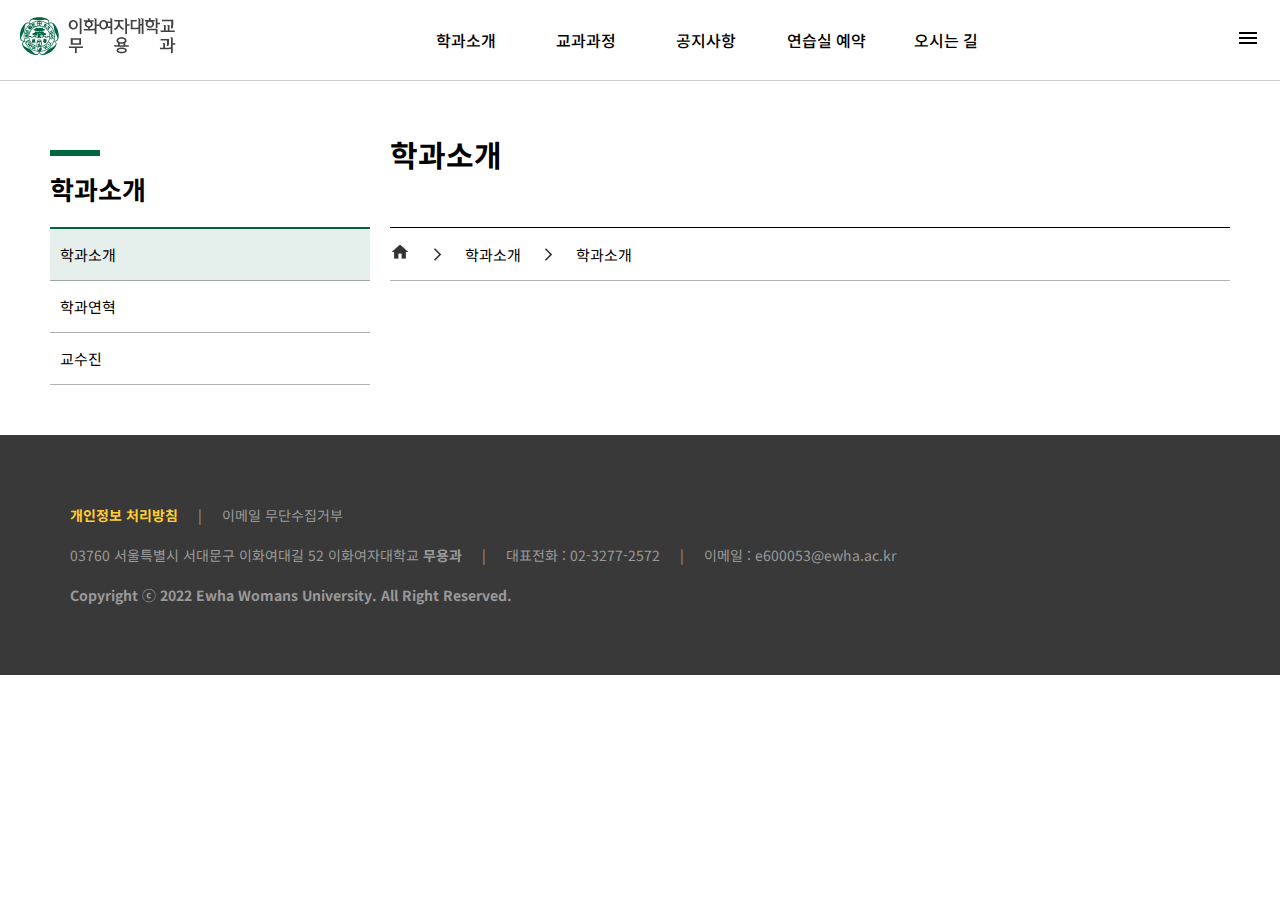
==== pages/sub1-1.html @ 5f3eaea0 "Add files via upload" ====
<!DOCTYPE html>
<html lang="ko">
  <head>
    <meta charset="UTF-8" />
    <meta http-equiv="X-UA-Compatible" content="IE=edge" />
    <meta name="viewport" content="width=device-width, initial-scale=1.0" />
    <title>이화여자대학교 무용과</title>

    <!-- css style -->
    <link
      rel="stylesheet"
      href="../css/sub.css"
      media="screen and (min-width: 768px)"
    />
    <link
      rel="stylesheet"
      href="../css/sub-mobile.css"
      media="screen and (max-width: 767px)"
    />
  </head>
  <body id="sub1-1">
    <!-- header -->
    <header id="main-header">
      <div class="container">
        <h1>
          <a href="../index.html">
            <img src="../images/logo.png" alt="이화여대 무용과" />
          </a>
        </h1>
        <nav id="gnb">
          <ul class="depth1">
            <li>
              <a href="./sub1-1.html">학과소개</a>
              <ul class="depth2">
                <li><a href="./sub1-1.html">학과소개</a></li>
                <li><a href="./sub1-2.html">학과연혁</a></li>
                <li><a href="./sub1-3.html">교수진</a></li>
              </ul>
            </li>
            <li>
              <a href="./sub2-1.html">교과과정</a>
              <ul class="depth2">
                <li><a href="./sub2-1.html">교과과정</a></li>
                <li><a href="./sub2-2.html">전공안내</a></li>
              </ul>
            </li>
            <li>
              <a href="./sub3-1.html">공지사항</a>
              <ul class="depth2">
                <li><a href="./sub3-1.html">공지사항</a></li>
                <li><a href="./sub3-2.html">학과행사</a></li>
                <li><a href="./sub3-3.html">외부행사</a></li>
              </ul>
            </li>
            <li>
              <a href="./sub4-1.html">연습실 예약</a>
              <ul class="depth2">
                <li><a href="./sub4-1.html">연습실 예약</a></li>
              </ul>
            </li>
            <li>
              <a href="./sub5-1.html">오시는 길</a>
              <ul class="depth2">
                <li><a href="./sub5-1.html">오시는 길</a></li>
              </ul>
            </li>
          </ul>
        </nav>
        <!-- 토글버튼 -->
        <div class="btn-toggle">
          <img src="../images/toggle-site-map.svg" alt="toggle sitemap" />
        </div>
      </div>
      <!-- // header .container -->
    </header>
    <!-- wrap -->
    <div class="wrap">
      <!-- lnb -->
      <div class="lnb">
        <h3><a href="./sub1-1.html">학과소개</a></h3>
        <ul class="lnb-list">
          <li class="active"><a href="./sub1-1.html">학과소개</a></li>
          <li><a href="./sub1-2.html">학과연혁</a></li>
          <li><a href="./sub1-3.html">교수진</a></li>
        </ul>
      </div>
      <!-- // lnb -->
      <main>
        <div class="sub-title">
          <h1>학과소개</h1>
        </div>
        <div class="sub-path">
          <a href="../index.html"
            ><img src="../images/icon-home.png" alt="home"
          /></a>
          <img src="../images/icon-arrow.svg" alt="arrow" />
          <p>학과소개</p>
          <img src="../images/icon-arrow.svg" alt="arrow" />
          <p>학과소개</p>
        </div>
        <section class="section1"></section>
      </main>
    </div>
    <!-- // .wrap -->

    <!-- footer -->
    <footer id="main-footer">
      <div class="container">
        <div class="footer-menu">
          <a class="ft-str" href="#">개인정보 처리방침</a><span>|</span
          ><a href="#">이메일 무단수집거부</a>
        </div>
        <div class="address">
          <p>
            03760 서울특별시 서대문구 이화여대길 52 이화여자대학교
            <span class="ft-bold">무용과</span>
          </p>
          |
          <p>대표전화 : 02-3277-2572</p>
          |
          <p>이메일 : e600053@ewha.ac.kr</p>
        </div>
        <p class="copy">
          Copyright ⓒ 2022 Ewha Womans University. All Right Reserved.
        </p>
      </div>
      <!-- // footer .container-->
    </footer>
  </body>
</html>
---- css/sub.css ----
@import "./reset.css";

/* 웹폰트 (Noto Sans KR / Crimson Text) */
@import url("https://fonts.googleapis.com/css2?family=Crimson+Text:wght@400;600;700&family=Noto+Sans+KR:wght@400;500;700&display=swap");

/* font-family: 'Nanum Myeongjo', serif; */
@import url("https://fonts.googleapis.com/css2?family=Nanum+Myeongjo:wght@400;700;800&display=swap");

/* 기본 css style */
:root {
  --main-color: #006640;
  --text-light: #666;
}

body {
  font-family: "Noto Sans KR", sans-serif;
  font-size: 15px;
}

h1 {
  font-size: 30px;
  font-weight: 700;
}

h1.crimson {
  font-family: "Crimson Text", serif;
  font-size: 35px;
  font-weight: 600;
}

h2 {
  font-size: 30px;
  font-weight: 500;
}

h3 {
  font-size: 26px;
  font-weight: 700;
}

h4 {
  font-size: 24px;
  font-weight: 700;
}

a {
  color: #000;
}

.ft-bold {
  font-weight: 700;
}

.color-white {
  color: #fff;
}

.container {
  max-width: 1440px;
  margin: 0 auto;
  position: relative;
}

/* ##### header ##### */

#main-header {
  height: 80px;
}

#main-header .container {
  display: flex;
  padding: 0 20px;
  justify-content: space-between;
  align-items: center;
  /* outline: 1px solid blue; */
  border-bottom: 0.5px solid #ccc;
}

#gnb {
  z-index: 100;
  /* outline: 1px solid red; */
}

/* 1단계 메뉴 */
#gnb .depth1 {
  display: flex;
  height: 80px;
}
#gnb .depth1 > li {
  width: 100px;
  height: 100%;
  display: inline-block;
  margin: 0 10px;
  text-align: center;
  position: relative;
}
#gnb .depth1 > li > a {
  line-height: 80px;
  font-size: 16px;
  font-weight: 500;
  display: block;
}

/* 2단계 메뉴 */

#gnb .depth2 {
  background: #fff;
  border: 0.1px solid #ccc;
  margin-top: 1px;
  padding: 10px;
  height: 0;
  overflow: hidden;
  opacity: 0;
}

#gnb .depth2 > li {
  margin-bottom: 10px;
}
#gnb .depth2 > li:last-child {
  margin-bottom: 0;
}

#gnb .depth2 a {
  color: var(--text-light);
}

/* 호버효과 */

#gnb .depth1 > li:hover > a {
  color: var(--main-color);
  font-weight: 700;
}
#gnb .depth1 > li::after {
  content: "";
  width: 0px;
  height: 2px;
  background: var(--main-color);
  position: absolute;
  left: 0;
  top: 79px;
  transition: 0.5s;
}
#gnb .depth1 > li:hover::after {
  width: 100px;
}

#gnb .depth1 > li:hover .depth2 {
  height: auto;
  opacity: 1;
  transition: 0.4s;
}

#gnb .depth2 > li:hover > a {
  text-decoration: underline;
}

/* ::::::::::::::: 서브 공통 스타일 ::::::::::::::: */
.wrap {
  max-width: 1440px;
  margin: 0 auto;
  padding: 0 50px;
  position: relative;
  display: flex;
}

/* ##### lnb ##### */
.lnb {
  width: 340px;
  /* position: fixed; */
  padding-top: 70px;
  padding-right: 20px;
}

.lnb h3 {
  position: relative;
  padding: 20px 0;
  border-bottom: 2px solid var(--main-color);
}

.lnb h3::before {
  content: "";
  width: 50px;
  height: 6px;
  background: var(--main-color);
  position: absolute;
  top: 0;
  left: 0;
}

.lnb .lnb-list li {
  padding: 15px 10px;
  border-bottom: 0.5px solid rgba(0, 0, 0, 0.3);
}

.lnb .lnb-list li.active {
  background: rgba(0, 102, 64, 0.1);
}

/* ##### main ##### */
main {
  width: calc(100% - 340px);
}

.sub-title {
  padding: 52px 0 51px;
  border-bottom: 0.5px solid #000;
}

.sub-path {
  height: 53px;
  /* padding-left: 10px; */
  border-bottom: 0.5px solid rgba(0, 0, 0, 0.3);
  display: flex;
  align-items: center;
  gap: 20px;
}



/* ::::::::::::::: 서브 개별 스타일 ::::::::::::::: */


/* 2-1 서브 스타일 */
#sub2-1 .wrap main .section1{
  display: flex;
  /* outline: 1px solid red; */
}

.wrap main .section1 img{
  margin-right: 20px;
}

.wrap main .section1 .crimson{
  align-items: flex-start;
}
.wrap main .section1 .crimson .main-color{
 color:var(--main-color);
}


/*  */
/* ##### footer ##### */

#main-footer {
  margin-top: 50px;
}

#main-footer .container {
  background: #393939;
  padding: 70px;
  color: #999;
  font-size: 14px;
}

#main-footer .footer-menu {
  margin-bottom: 20px;
  display: flex;
  gap: 20px;
}

#main-footer .footer-menu a {
  color: #999;
}

#main-footer .footer-menu a.ft-str {
  font-weight: 700;
  color: #ffcc33;
}

#main-footer .address {
  display: flex;
  gap: 20px;
  margin-bottom: 20px;
}

#main-footer .copy {
  font-weight: 700;
}
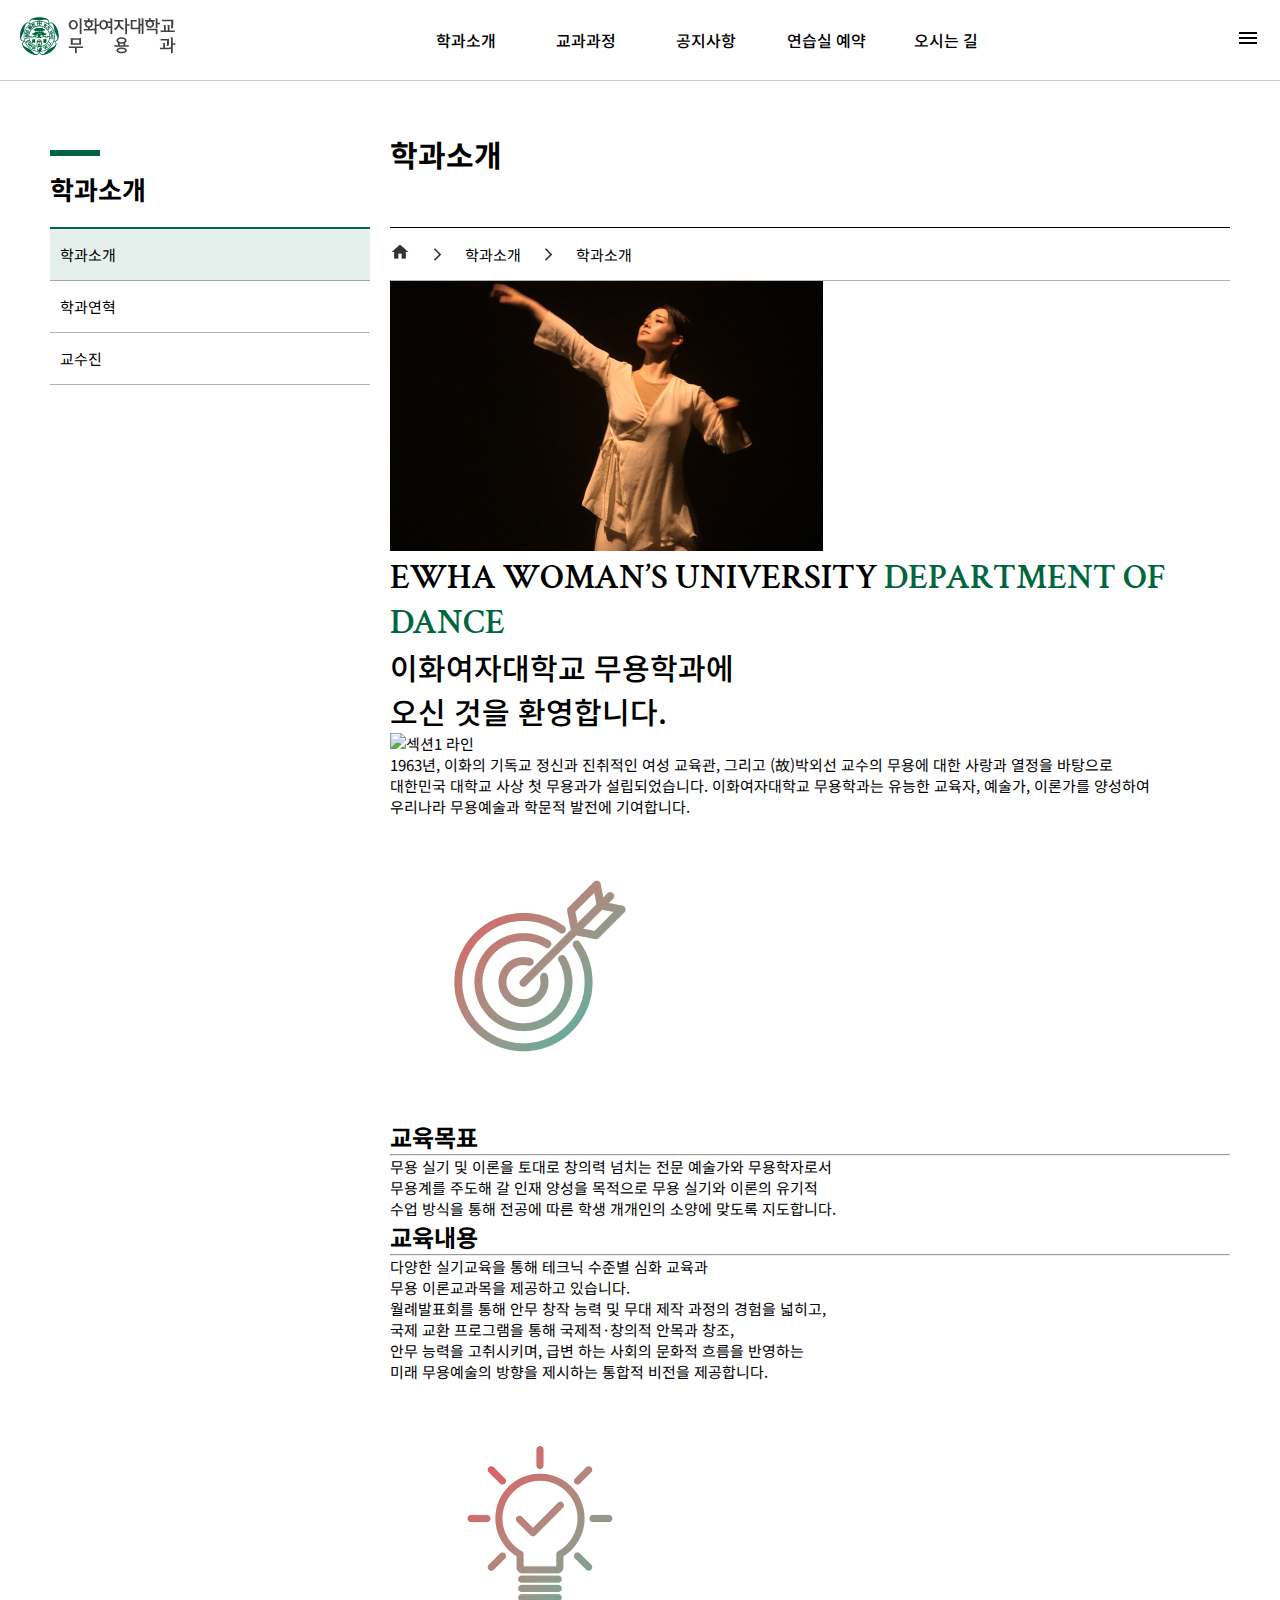
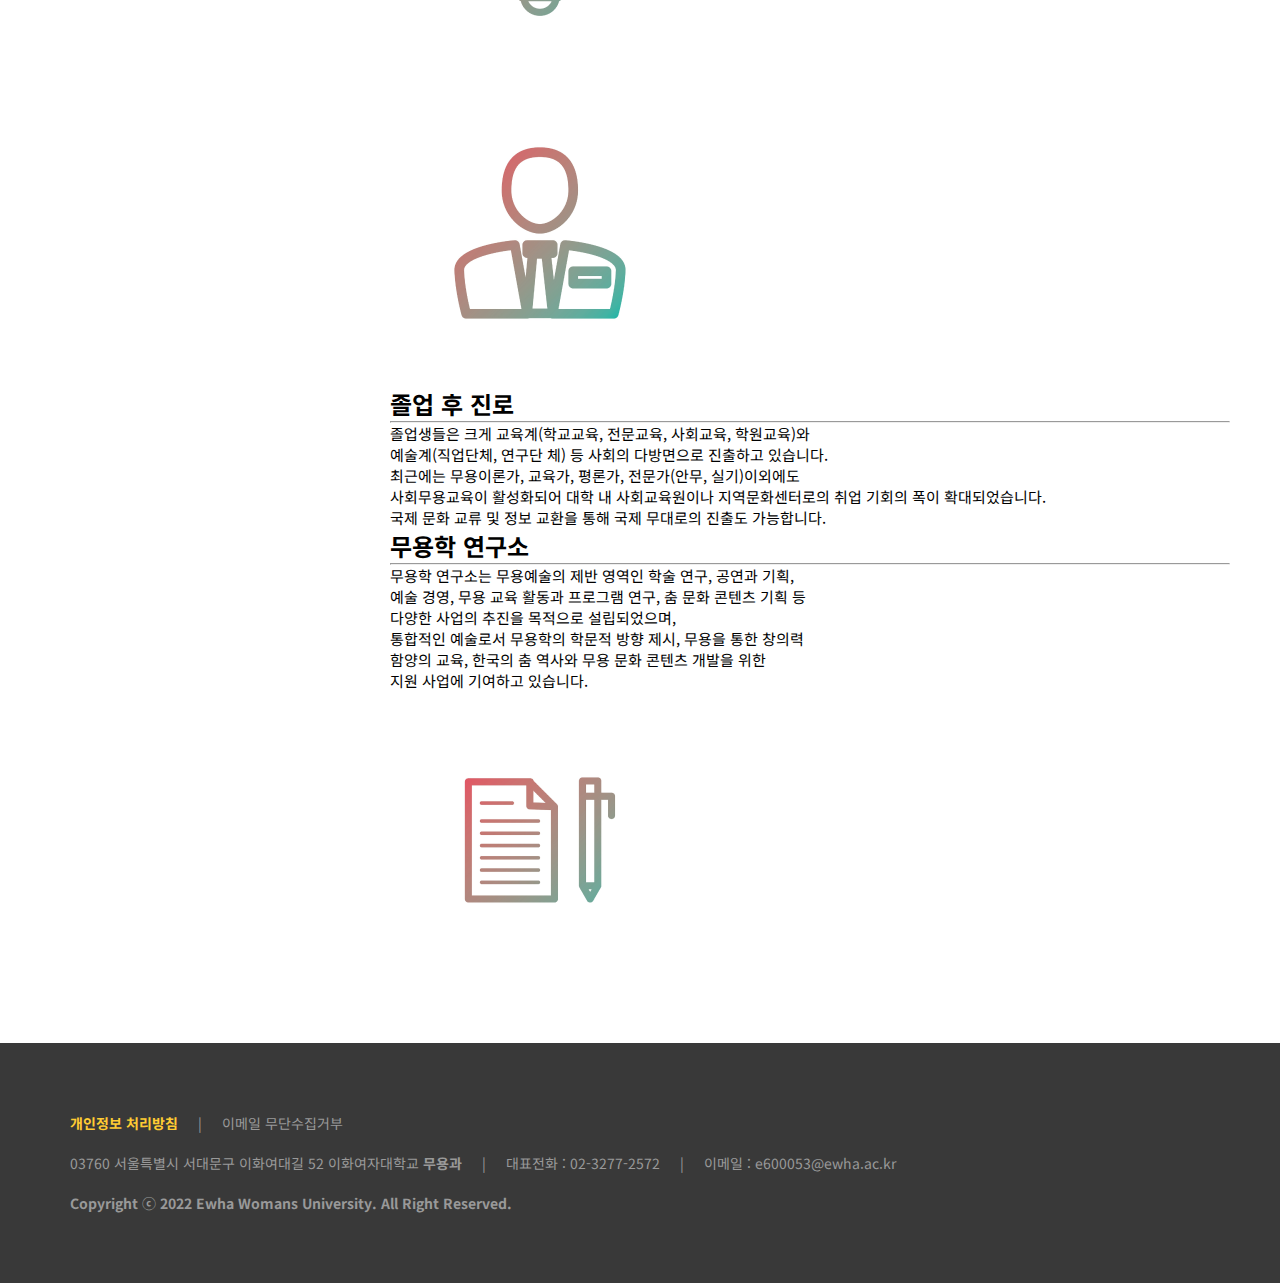
==== commit 169de5b2: "sub 2,4,5 수정" ====
--- a/pages/sub1-1.html
+++ b/pages/sub1-1.html
@@ -85,6 +85,7 @@
         </ul>
       </div>
       <!-- // lnb -->
+      <!-- main -->
       <main>
         <div class="sub-title">
           <h1>학과소개</h1>
@@ -98,7 +99,113 @@
           <img src="../images/icon-arrow.svg" alt="arrow" />
           <p>학과소개</p>
         </div>
-        <section class="section1"></section>
+
+        <!-- section1 -->
+        <section class="section1">
+          <div class="section1-title">
+            <div class="sub-main-visual">
+              <img
+                src="../images/sub-1-1-main-visual.jpg"
+                alt="sub1-1 visual"
+              />
+            </div>
+            <div class="textbox">
+              <h1 class="crimson">
+                EWHA WOMAN’S UNIVERSITY
+                <span class="main-color"> DEPARTMENT OF DANCE </span>
+              </h1>
+              <h2>
+                이화여자대학교 무용학과에
+                <br />
+                오신 것을 환영합니다.
+              </h2>
+              <img
+                src="../images/sub-section1-line.png"
+                alt="섹션1 라인"
+                class="line"
+              />
+            </div>
+          </div>
+          <p>
+            1963년, 이화의 기독교 정신과 진취적인 여성 교육관, 그리고 (故)박외선
+            교수의 무용에 대한 사랑과 열정을 바탕으로 <br />
+            대한민국 대학교 사상 첫 무용과가 설립되었습니다. 이화여자대학교
+            무용학과는 유능한 교육자, 예술가, 이론가를 양성하여 <br />
+            우리나라 무용예술과 학문적 발전에 기여합니다.
+          </p>
+        </section>
+        <!-- // section1 -->
+
+        <!-- section2 -->
+        <section class="section2">
+          <div class="content left-55">
+            <img src="../images/sub-1-section-icon-1.png" alt="goal" />
+            <div class="text-box">
+              <h4>교육목표</h4>
+              <hr />
+              <p>
+                무용 실기 및 이론을 토대로 창의력 넘치는 전문 예술가와
+                무용학자로서 <br />무용계를 주도해 갈 인재 양성을 목적으로 무용
+                실기와 이론의 유기적 <br />수업 방식을 통해 전공에 따른 학생
+                개개인의 소양에 맞도록 지도합니다.
+              </p>
+            </div>
+          </div>
+          <div class="content left-170">
+            <div class="text-box">
+              <h4>교육내용</h4>
+              <hr />
+              <p>
+                다양한 실기교육을 통해 테크닉 수준별 심화 교육과 <br />무용
+                이론교과목을 제공하고 있습니다. <br />월례발표회를 통해 안무
+                창작 능력 및 무대 제작 과정의 경험을 넓히고, <br />국제 교환
+                프로그램을 통해 국제적·창의적 안목과 창조, <br />안무 능력을
+                고취시키며, 급변 하는 사회의 문화적 흐름을 반영하는 <br />미래
+                무용예술의 방향을 제시하는 통합적 비전을 제공합니다.
+              </p>
+            </div>
+            <img src="../images/sub-1-section-icon-2.png" alt="curriculum" />
+          </div>
+          <div class="content left-55">
+            <img src="../images/sub-1-section-icon-3.png" alt="career" />
+            <div class="text-box">
+              <h4>졸업 후 진로</h4>
+              <hr />
+              <p>
+                졸업생들은 크게 교육계(학교교육, 전문교육, 사회교육, 학원교육)와
+                <br />
+                예술계(직업단체, 연구단 체) 등 사회의 다방면으로 진출하고
+                있습니다. <br />
+                최근에는 무용이론가, 교육가, 평론가, 전문가(안무, 실기)이외에도
+                <br />
+                사회무용교육이 활성화되어 대학 내 사회교육원이나
+                지역문화센터로의 취업 기회의 폭이 확대되었습니다. <br />
+                국제 문화 교류 및 정보 교환을 통해 국제 무대로의 진출도
+                가능합니다.
+              </p>
+            </div>
+          </div>
+          <div class="content left-170">
+            <div class="text-box">
+              <h4>무용학 연구소</h4>
+              <hr />
+              <p>
+                무용학 연구소는 무용예술의 제반 영역인 학술 연구, 공연과 기획,
+                <br />
+                예술 경영, 무용 교육 활동과 프로그램 연구, 춤 문화 콘텐츠 기획
+                등 <br />
+                다양한 사업의 추진을 목적으로 설립되었으며, <br />
+                통합적인 예술로서 무용학의 학문적 방향 제시, 무용을 통한 창의력
+                <br />
+                함양의 교육, 한국의 춤 역사와 무용 문화 콘텐츠 개발을 위한
+                <br />
+                지원 사업에 기여하고 있습니다.
+              </p>
+            </div>
+            <img src="../images/sub-1-section-icon-4.png" alt="research" />
+          </div>
+        </section>
+        <!-- // section2 -->
       </main>
     </div>
     <!-- // .wrap -->
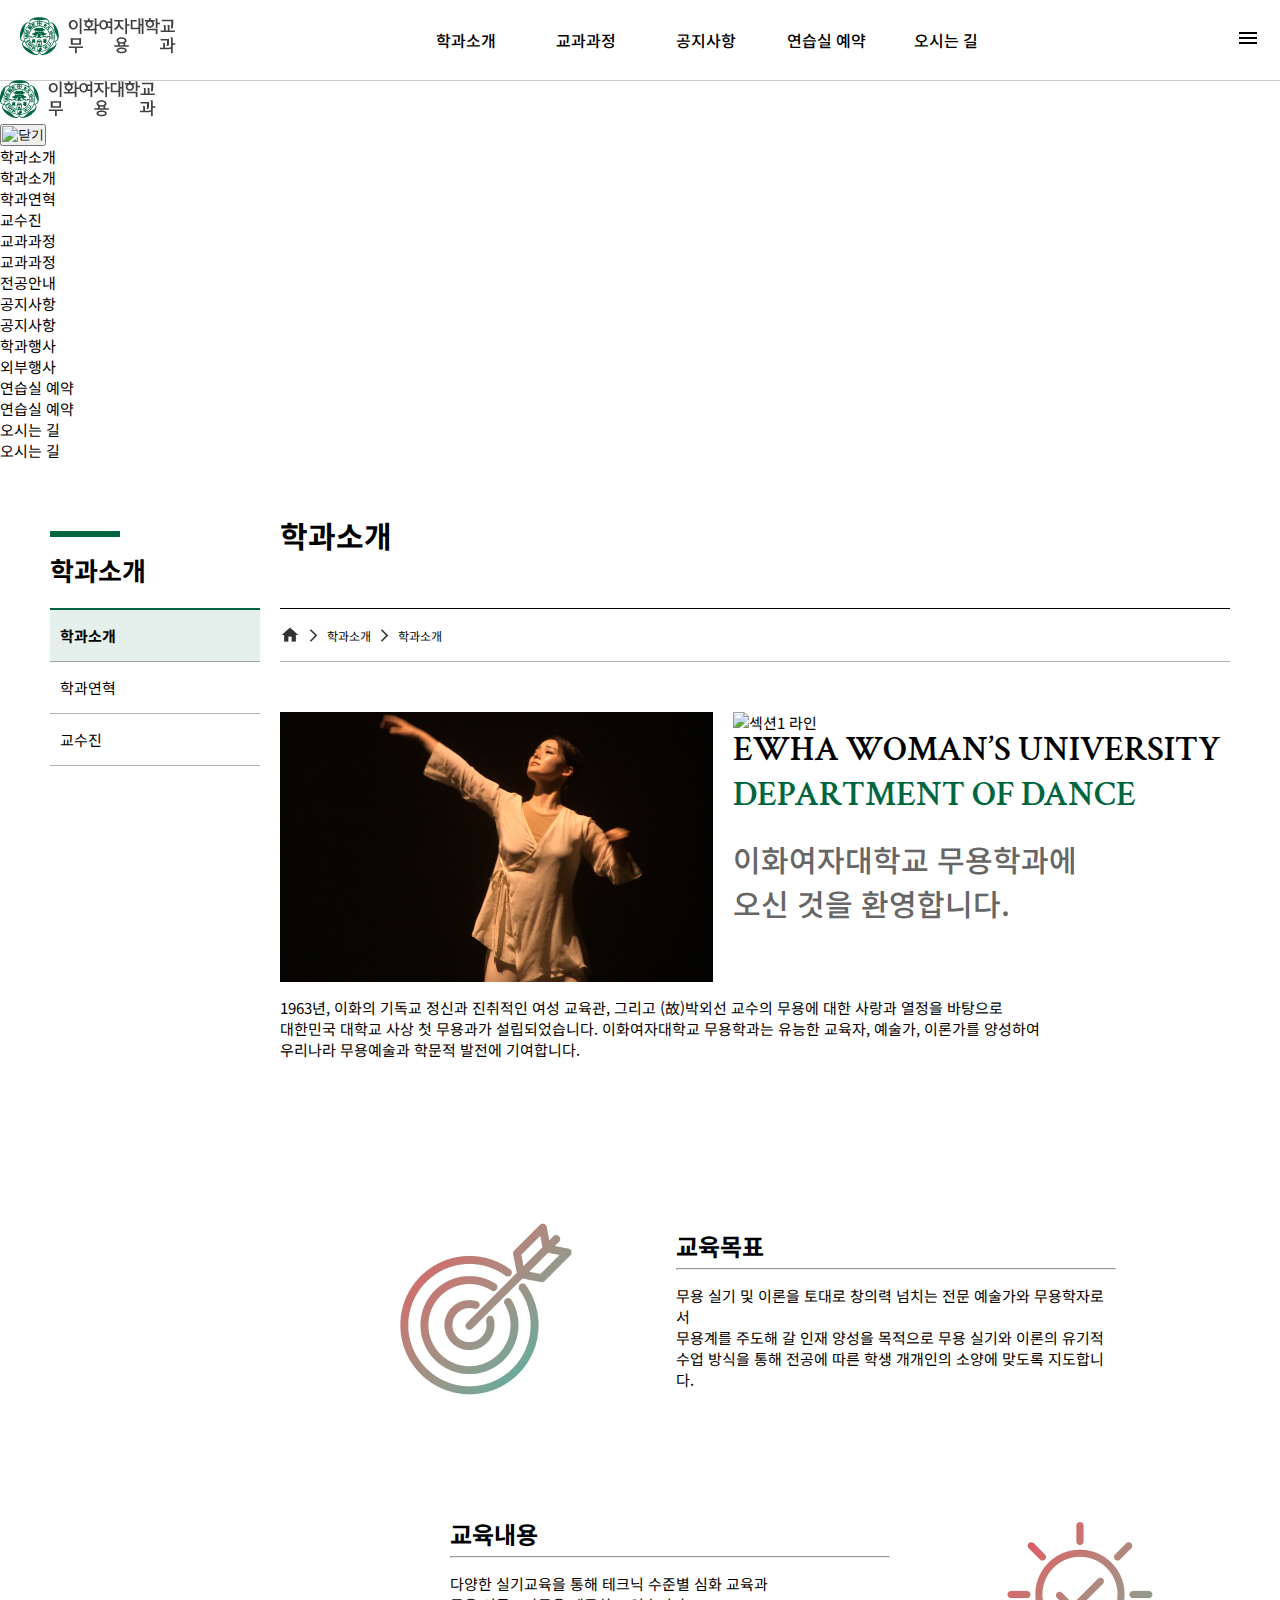
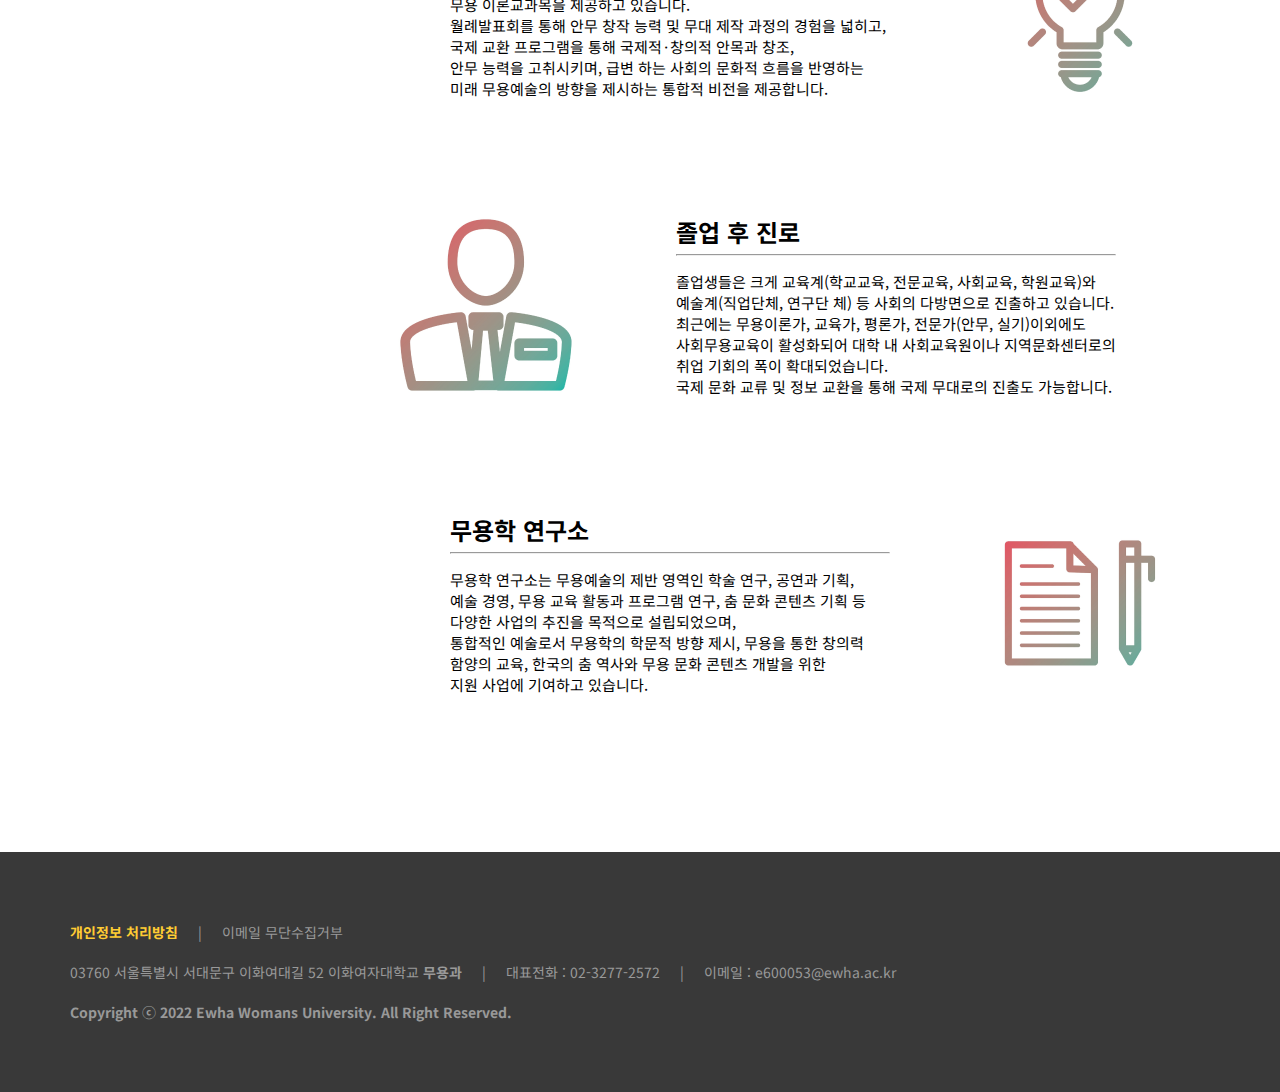
==== commit e5a60e95: "사이트맵 html 정리" ====
--- a/pages/sub1-1.html
+++ b/pages/sub1-1.html
@@ -1,237 +1,265 @@
 <!DOCTYPE html>
 <html lang="ko">
-  <head>
-    <meta charset="UTF-8" />
-    <meta http-equiv="X-UA-Compatible" content="IE=edge" />
-    <meta name="viewport" content="width=device-width, initial-scale=1.0" />
-    <title>이화여자대학교 무용과</title>
-
-    <!-- css style -->
-    <link
-      rel="stylesheet"
-      href="../css/sub.css"
-      media="screen and (min-width: 768px)"
-    />
-    <link
-      rel="stylesheet"
-      href="../css/sub-mobile.css"
-      media="screen and (max-width: 767px)"
-    />
-  </head>
-  <body id="sub1-1">
-    <!-- header -->
-    <header id="main-header">
-      <div class="container">
-        <h1>
-          <a href="../index.html">
-            <img src="../images/logo.png" alt="이화여대 무용과" />
-          </a>
-        </h1>
-        <nav id="gnb">
-          <ul class="depth1">
-            <li>
-              <a href="./sub1-1.html">학과소개</a>
-              <ul class="depth2">
-                <li><a href="./sub1-1.html">학과소개</a></li>
-                <li><a href="./sub1-2.html">학과연혁</a></li>
-                <li><a href="./sub1-3.html">교수진</a></li>
-              </ul>
-            </li>
-            <li>
-              <a href="./sub2-1.html">교과과정</a>
-              <ul class="depth2">
-                <li><a href="./sub2-1.html">교과과정</a></li>
-                <li><a href="./sub2-2.html">전공안내</a></li>
-              </ul>
-            </li>
-            <li>
-              <a href="./sub3-1.html">공지사항</a>
-              <ul class="depth2">
-                <li><a href="./sub3-1.html">공지사항</a></li>
-                <li><a href="./sub3-2.html">학과행사</a></li>
-                <li><a href="./sub3-3.html">외부행사</a></li>
-              </ul>
-            </li>
-            <li>
-              <a href="./sub4-1.html">연습실 예약</a>
-              <ul class="depth2">
-                <li><a href="./sub4-1.html">연습실 예약</a></li>
-              </ul>
-            </li>
-            <li>
-              <a href="./sub5-1.html">오시는 길</a>
-              <ul class="depth2">
-                <li><a href="./sub5-1.html">오시는 길</a></li>
-              </ul>
-            </li>
-          </ul>
-        </nav>
-        <!-- 토글버튼 -->
-        <div class="btn-toggle">
-          <img src="../images/toggle-site-map.svg" alt="toggle sitemap" />
-        </div>
-      </div>
-      <!-- // header .container -->
-    </header>
-    <!-- wrap -->
-    <div class="wrap">
-      <!-- lnb -->
-      <div class="lnb">
-        <h3><a href="./sub1-1.html">학과소개</a></h3>
-        <ul class="lnb-list">
-          <li class="active"><a href="./sub1-1.html">학과소개</a></li>
-          <li><a href="./sub1-2.html">학과연혁</a></li>
-          <li><a href="./sub1-3.html">교수진</a></li>
+
+<head>
+  <meta charset="UTF-8" />
+  <meta http-equiv="X-UA-Compatible" content="IE=edge" />
+  <meta name="viewport" content="width=device-width, initial-scale=1.0" />
+  <title>이화여자대학교 무용과</title>
+
+  <!-- css style -->
+  <link rel="stylesheet" href="../css/sub.css" media="screen and (min-width: 768px)" />
+  <link rel="stylesheet" href="../css/sub-mobile.css" media="screen and (max-width: 767px)" />
+</head>
+
+<body id="sub1-1">
+  <!-- header -->
+  <header id="main-header">
+    <div class="container">
+      <h1>
+        <a href="../index.html">
+          <img src="../images/logo.png" alt="이화여대 무용과" />
+        </a>
+      </h1>
+      <nav id="gnb">
+        <ul class="depth1">
+          <li>
+            <a href="./sub1-1.html">학과소개</a>
+            <ul class="depth2">
+              <li><a href="./sub1-1.html">학과소개</a></li>
+              <li><a href="./sub1-2.html">학과연혁</a></li>
+              <li><a href="./sub1-3.html">교수진</a></li>
+            </ul>
+          </li>
+          <li>
+            <a href="./sub2-1.html">교과과정</a>
+            <ul class="depth2">
+              <li><a href="./sub2-1.html">교과과정</a></li>
+              <li><a href="./sub2-2.html">전공안내</a></li>
+            </ul>
+          </li>
+          <li>
+            <a href="./sub3-1.html">공지사항</a>
+            <ul class="depth2">
+              <li><a href="./sub3-1.html">공지사항</a></li>
+              <li><a href="./sub3-2.html">학과행사</a></li>
+              <li><a href="./sub3-3.html">외부행사</a></li>
+            </ul>
+          </li>
+          <li>
+            <a href="./sub4-1.html">연습실 예약</a>
+            <ul class="depth2">
+              <li><a href="./sub4-1.html">연습실 예약</a></li>
+            </ul>
+          </li>
+          <li>
+            <a href="./sub5-1.html">오시는 길</a>
+            <ul class="depth2">
+              <li><a href="./sub5-1.html">오시는 길</a></li>
+            </ul>
+          </li>
         </ul>
-      </div>
-      <!-- // lnb -->
-      <!-- main -->
-      <main>
-        <div class="sub-title">
-          <h1>학과소개</h1>
-        </div>
-        <div class="sub-path">
-          <a href="../index.html"
-            ><img src="../images/icon-home.png" alt="home"
-          /></a>
-          <img src="../images/icon-arrow.svg" alt="arrow" />
-          <p>학과소개</p>
-          <img src="../images/icon-arrow.svg" alt="arrow" />
-          <p>학과소개</p>
-        </div>
-
-        <!-- section1 -->
-        <section class="section1">
-          <div class="section1-title">
-            <div class="sub-main-visual">
-              <img
-                src="../images/sub-1-1-main-visual.jpg"
-                alt="sub1-1 visual"
-              />
-            </div>
-            <div class="textbox">
-              <h1 class="crimson">
-                EWHA WOMAN’S UNIVERSITY
-                <span class="main-color"> DEPARTMENT OF DANCE </span>
-              </h1>
-              <h2>
-                이화여자대학교 무용학과에
-                <br />
-                오신 것을 환영합니다.
-              </h2>
-              <img
-                src="../images/sub-section1-line.png"
-                alt="섹션1 라인"
-                class="line"
-              />
-            </div>
-          </div>
-          <p>
-            1963년, 이화의 기독교 정신과 진취적인 여성 교육관, 그리고 (故)박외선
-            교수의 무용에 대한 사랑과 열정을 바탕으로 <br />
-            대한민국 대학교 사상 첫 무용과가 설립되었습니다. 이화여자대학교
-            무용학과는 유능한 교육자, 예술가, 이론가를 양성하여 <br />
-            우리나라 무용예술과 학문적 발전에 기여합니다.
-          </p>
-        </section>
-        <!-- // section1 -->
-
-        <!-- section2 -->
-        <section class="section2">
-          <div class="content left-55">
-            <img src="../images/sub-1-section-icon-1.png" alt="goal" />
-            <div class="text-box">
-              <h4>교육목표</h4>
-              <hr />
-              <p>
-                무용 실기 및 이론을 토대로 창의력 넘치는 전문 예술가와
-                무용학자로서 <br />무용계를 주도해 갈 인재 양성을 목적으로 무용
-                실기와 이론의 유기적 <br />수업 방식을 통해 전공에 따른 학생
-                개개인의 소양에 맞도록 지도합니다.
-              </p>
-            </div>
-          </div>
-          <div class="content left-170">
-            <div class="text-box">
-              <h4>교육내용</h4>
-              <hr />
-              <p>
-                다양한 실기교육을 통해 테크닉 수준별 심화 교육과 <br />무용
-                이론교과목을 제공하고 있습니다. <br />월례발표회를 통해 안무
-                창작 능력 및 무대 제작 과정의 경험을 넓히고, <br />국제 교환
-                프로그램을 통해 국제적·창의적 안목과 창조, <br />안무 능력을
-                고취시키며, 급변 하는 사회의 문화적 흐름을 반영하는 <br />미래
-                무용예술의 방향을 제시하는 통합적 비전을 제공합니다.
-              </p>
-            </div>
-            <img src="../images/sub-1-section-icon-2.png" alt="curriculum" />
-          </div>
-          <div class="content left-55">
-            <img src="../images/sub-1-section-icon-3.png" alt="career" />
-            <div class="text-box">
-              <h4>졸업 후 진로</h4>
-              <hr />
-              <p>
-                졸업생들은 크게 교육계(학교교육, 전문교육, 사회교육, 학원교육)와
-                <br />
-                예술계(직업단체, 연구단 체) 등 사회의 다방면으로 진출하고
-                있습니다. <br />
-                최근에는 무용이론가, 교육가, 평론가, 전문가(안무, 실기)이외에도
-                <br />
-                사회무용교육이 활성화되어 대학 내 사회교육원이나
-                지역문화센터로의 취업 기회의 폭이 확대되었습니다. <br />
-                국제 문화 교류 및 정보 교환을 통해 국제 무대로의 진출도
-                가능합니다.
-              </p>
-            </div>
-          </div>
-          <div class="content left-170">
-            <div class="text-box">
-              <h4>무용학 연구소</h4>
-              <hr />
-              <p>
-                무용학 연구소는 무용예술의 제반 영역인 학술 연구, 공연과 기획,
-                <br />
-                예술 경영, 무용 교육 활동과 프로그램 연구, 춤 문화 콘텐츠 기획
-                등 <br />
-                다양한 사업의 추진을 목적으로 설립되었으며, <br />
-                통합적인 예술로서 무용학의 학문적 방향 제시, 무용을 통한 창의력
-                <br />
-                함양의 교육, 한국의 춤 역사와 무용 문화 콘텐츠 개발을 위한
-                <br />
-                지원 사업에 기여하고 있습니다.
-              </p>
-            </div>
-            <img src="../images/sub-1-section-icon-4.png" alt="research" />
-          </div>
-        </section>
-        <!-- // section2 -->
-      </main>
-    </div>
-    <!-- // .wrap -->
-
-    <!-- footer -->
-    <footer id="main-footer">
-      <div class="container">
-        <div class="footer-menu">
-          <a class="ft-str" href="#">개인정보 처리방침</a><span>|</span
-          ><a href="#">이메일 무단수집거부</a>
-        </div>
-        <div class="address">
-          <p>
-            03760 서울특별시 서대문구 이화여대길 52 이화여자대학교
-            <span class="ft-bold">무용과</span>
-          </p>
-          |
-          <p>대표전화 : 02-3277-2572</p>
-          |
-          <p>이메일 : e600053@ewha.ac.kr</p>
-        </div>
-        <p class="copy">
-          Copyright ⓒ 2022 Ewha Womans University. All Right Reserved.
+      </nav>
+      <!-- 토글버튼 -->
+      <div class="btn-toggle">
+        <img src="../images/toggle-site-map.svg" alt="toggle sitemap" />
+      </div>
+
+    </div>
+    <!-- // header .container -->
+  </header>
+  <div id="site-map">
+    <div class="container">
+      <div class="logo">
+        <a href="../index.html"><img src="../images/logo.png" alt="로고"></a>
+      </div>
+      <button id="close"><img src="../images/close.svg" alt="닫기"></button>
+      <nav class="site-menu">
+        <ul class="depth1">
+          <li><a href="./sub1-1.html">학과소개</a>
+          <ul class="depth2">
+            <li><a href="./sub1-1.html">학과소개</a></li>
+            <li><a href="./sub1-2.html">학과연혁</a></li>
+            <li><a href="./sub1-3.html">교수진</a></li>
+          </ul>
+          </li>
+          <li><a href="./sub2-1.html">교과과정</a>
+          <ul class="depth2">
+            <li><a href="./sub2-1.html">교과과정</a></li>
+            <li><a href="./sub2-2.html">전공안내</a></li>
+          </ul>
+          </li>
+          <li><a href="./sub3-1.html">공지사항</a>
+          <ul class="depth2">
+            <li><a href="./sub3-1.html">공지사항</a></li>
+            <li><a href="./sub3-2.html">학과행사</a></li>
+            <li><a href="./sub3-3.html">외부행사</a></li>
+          </ul>
+          </li>
+          <li><a href="./sub4-1.html">연습실 예약</a>
+          <ul class="depth2">
+            <li><a href="./sub4-1.html">연습실 예약</a></li>
+          </ul>
+          </li>
+          <li><a href="sub5-1.html">오시는 길</a>
+          <ul class="depth2">
+            <li><a href="sub5-1.html">오시는 길</a></li>
+          </ul>
+          </li>
+        </ul>
+      </nav>
+    </div>
+  </div>
+  <!-- wrap -->
+  <div class="wrap">
+    <!-- lnb -->
+    <div class="lnb">
+      <h3><a href="./sub1-1.html">학과소개</a></h3>
+      <ul class="lnb-list">
+        <li class="active"><a href="./sub1-1.html">학과소개</a></li>
+        <li><a href="./sub1-2.html">학과연혁</a></li>
+        <li><a href="./sub1-3.html">교수진</a></li>
+      </ul>
+    </div>
+    <!-- // lnb -->
+    <!-- main -->
+    <main>
+      <div class="sub-title">
+        <h1>학과소개</h1>
+      </div>
+      <div class="sub-path">
+        <a href="../index.html"><img src="../images/icon-home.png" alt="home" /></a>
+        <img src="../images/icon-arrow.svg" alt="arrow" />
+        <p>학과소개</p>
+        <img src="../images/icon-arrow.svg" alt="arrow" />
+        <p>학과소개</p>
+      </div>
+
+      <!-- section1 -->
+      <section class="section1">
+        <div class="section1-title">
+          <div class="sub-main-visual">
+            <img src="../images/sub-1-1-main-visual.jpg" alt="sub1-1 visual" />
+          </div>
+          <div class="textbox">
+            <h1 class="crimson">
+              EWHA WOMAN’S UNIVERSITY
+              <span class="main-color"> DEPARTMENT OF DANCE </span>
+            </h1>
+            <h2>
+              이화여자대학교 무용학과에
+              <br />
+              오신 것을 환영합니다.
+            </h2>
+            <img src="../images/sub-section1-line.png" alt="섹션1 라인" class="line" />
+          </div>
+        </div>
+        <p>
+          1963년, 이화의 기독교 정신과 진취적인 여성 교육관, 그리고 (故)박외선
+          교수의 무용에 대한 사랑과 열정을 바탕으로 <br />
+          대한민국 대학교 사상 첫 무용과가 설립되었습니다. 이화여자대학교
+          무용학과는 유능한 교육자, 예술가, 이론가를 양성하여 <br />
+          우리나라 무용예술과 학문적 발전에 기여합니다.
         </p>
-      </div>
-      <!-- // footer .container-->
-    </footer>
-  </body>
-</html>
+      </section>
+      <!-- // section1 -->
+
+      <!-- section2 -->
+      <section class="section2">
+        <div class="content left-55">
+          <img src="../images/sub-1-section-icon-1.png" alt="goal" />
+          <div class="text-box">
+            <h4>교육목표</h4>
+            <hr />
+            <p>
+              무용 실기 및 이론을 토대로 창의력 넘치는 전문 예술가와
+              무용학자로서 <br />무용계를 주도해 갈 인재 양성을 목적으로 무용
+              실기와 이론의 유기적 <br />수업 방식을 통해 전공에 따른 학생
+              개개인의 소양에 맞도록 지도합니다.
+            </p>
+          </div>
+        </div>
+        <div class="content left-170">
+          <div class="text-box">
+            <h4>교육내용</h4>
+            <hr />
+            <p>
+              다양한 실기교육을 통해 테크닉 수준별 심화 교육과 <br />무용
+              이론교과목을 제공하고 있습니다. <br />월례발표회를 통해 안무
+              창작 능력 및 무대 제작 과정의 경험을 넓히고, <br />국제 교환
+              프로그램을 통해 국제적·창의적 안목과 창조, <br />안무 능력을
+              고취시키며, 급변 하는 사회의 문화적 흐름을 반영하는 <br />미래
+              무용예술의 방향을 제시하는 통합적 비전을 제공합니다.
+            </p>
+          </div>
+          <img src="../images/sub-1-section-icon-2.png" alt="curriculum" />
+        </div>
+        <div class="content left-55">
+          <img src="../images/sub-1-section-icon-3.png" alt="career" />
+          <div class="text-box">
+            <h4>졸업 후 진로</h4>
+            <hr />
+            <p>
+              졸업생들은 크게 교육계(학교교육, 전문교육, 사회교육, 학원교육)와
+              <br />
+              예술계(직업단체, 연구단 체) 등 사회의 다방면으로 진출하고
+              있습니다. <br />
+              최근에는 무용이론가, 교육가, 평론가, 전문가(안무, 실기)이외에도
+              <br />
+              사회무용교육이 활성화되어 대학 내 사회교육원이나
+              지역문화센터로의 취업 기회의 폭이 확대되었습니다. <br />
+              국제 문화 교류 및 정보 교환을 통해 국제 무대로의 진출도
+              가능합니다.
+            </p>
+          </div>
+        </div>
+        <div class="content left-170">
+          <div class="text-box">
+            <h4>무용학 연구소</h4>
+            <hr />
+            <p>
+              무용학 연구소는 무용예술의 제반 영역인 학술 연구, 공연과 기획,
+              <br />
+              예술 경영, 무용 교육 활동과 프로그램 연구, 춤 문화 콘텐츠 기획
+              등 <br />
+              다양한 사업의 추진을 목적으로 설립되었으며, <br />
+              통합적인 예술로서 무용학의 학문적 방향 제시, 무용을 통한 창의력
+              <br />
+              함양의 교육, 한국의 춤 역사와 무용 문화 콘텐츠 개발을 위한
+              <br />
+              지원 사업에 기여하고 있습니다.
+            </p>
+          </div>
+          <img src="../images/sub-1-section-icon-4.png" alt="research" />
+        </div>
+      </section>
+      <!-- // section2 -->
+    </main>
+  </div>
+  <!-- // .wrap -->
+
+  <!-- footer -->
+  <footer id="main-footer">
+    <div class="container">
+      <div class="footer-menu">
+        <a class="ft-str" href="#">개인정보 처리방침</a><span>|</span><a href="#">이메일 무단수집거부</a>
+      </div>
+      <div class="address">
+        <p>
+          03760 서울특별시 서대문구 이화여대길 52 이화여자대학교
+          <span class="ft-bold">무용과</span>
+        </p>
+        |
+        <p>대표전화 : 02-3277-2572</p>
+        |
+        <p>이메일 : e600053@ewha.ac.kr</p>
+      </div>
+      <p class="copy">
+        Copyright ⓒ 2022 Ewha Womans University. All Right Reserved.
+      </p>
+    </div>
+    <!-- // footer .container-->
+  </footer>
+</body>
+
+</html>--- a/css/sub.css
+++ b/css/sub.css
@@ -86,7 +86,8 @@
   display: flex;
   height: 80px;
 }
-#gnb .depth1 > li {
+
+#gnb .depth1>li {
   width: 100px;
   height: 100%;
   display: inline-block;
@@ -94,7 +95,8 @@
   text-align: center;
   position: relative;
 }
-#gnb .depth1 > li > a {
+
+#gnb .depth1>li>a {
   line-height: 80px;
   font-size: 16px;
   font-weight: 500;
@@ -113,10 +115,11 @@
   opacity: 0;
 }
 
-#gnb .depth2 > li {
+#gnb .depth2>li {
   margin-bottom: 10px;
 }
-#gnb .depth2 > li:last-child {
+
+#gnb .depth2>li:last-child {
   margin-bottom: 0;
 }
 
@@ -126,11 +129,12 @@
 
 /* 호버효과 */
 
-#gnb .depth1 > li:hover > a {
+#gnb .depth1>li:hover>a {
   color: var(--main-color);
   font-weight: 700;
 }
-#gnb .depth1 > li::after {
+
+#gnb .depth1>li::after {
   content: "";
   width: 0px;
   height: 2px;
@@ -140,21 +144,118 @@
   top: 79px;
   transition: 0.5s;
 }
-#gnb .depth1 > li:hover::after {
+
+#gnb .depth1>li:hover::after {
   width: 100px;
 }
 
-#gnb .depth1 > li:hover .depth2 {
+#gnb .depth1>li:hover .depth2 {
   height: auto;
   opacity: 1;
   transition: 0.4s;
 }
 
-#gnb .depth2 > li:hover > a {
+#gnb .depth2>li:hover>a {
   text-decoration: underline;
 }
 
 /* ::::::::::::::: 서브 공통 스타일 ::::::::::::::: */
+#main-header {
+  height: 80px;
+}
+
+#main-header .container {
+  display: flex;
+  padding: 0 20px;
+  justify-content: space-between;
+  align-items: center;
+  /* outline: 1px solid blue; */
+  border-bottom: 0.5px solid #ccc;
+}
+
+#gnb {
+  z-index: 100;
+  /* outline: 1px solid red; */
+}
+
+/* 1단계 메뉴 */
+#gnb .depth1 {
+  display: flex;
+  height: 80px;
+}
+
+#gnb .depth1>li {
+  width: 100px;
+  height: 100%;
+  display: inline-block;
+  margin: 0 10px;
+  text-align: center;
+  position: relative;
+}
+
+#gnb .depth1>li>a {
+  line-height: 80px;
+  font-size: 16px;
+  font-weight: 500;
+  display: block;
+}
+
+/* 2단계 메뉴 */
+
+#gnb .depth2 {
+  background: #fff;
+  border: 0.1px solid #ccc;
+  margin-top: 1px;
+  padding: 10px;
+  height: 0;
+  overflow: hidden;
+  opacity: 0;
+}
+
+#gnb .depth2>li {
+  margin-bottom: 10px;
+}
+
+#gnb .depth2>li:last-child {
+  margin-bottom: 0;
+}
+
+#gnb .depth2 a {
+  color: var(--text-light);
+}
+
+/* 호버효과 */
+
+#gnb .depth1>li:hover>a {
+  color: var(--main-color);
+  font-weight: 700;
+}
+
+#gnb .depth1>li::after {
+  content: "";
+  width: 0px;
+  height: 2px;
+  background: var(--main-color);
+  position: absolute;
+  left: 0;
+  top: 79px;
+  transition: 0.5s;
+}
+
+#gnb .depth1>li:hover::after {
+  width: 100px;
+}
+
+#gnb .depth1>li:hover .depth2 {
+  height: auto;
+  opacity: 1;
+  transition: 0.4s;
+}
+
+#gnb .depth2>li:hover>a {
+  text-decoration: underline;
+}
+
 .wrap {
   max-width: 1440px;
   margin: 0 auto;
@@ -166,12 +267,14 @@
 /* ##### lnb ##### */
 .lnb {
   width: 340px;
+  min-width: 150px;
   /* position: fixed; */
   padding-top: 70px;
   padding-right: 20px;
 }
 
 .lnb h3 {
+  width: 100%;
   position: relative;
   padding: 20px 0;
   border-bottom: 2px solid var(--main-color);
@@ -179,7 +282,7 @@
 
 .lnb h3::before {
   content: "";
-  width: 50px;
+  width: 70px;
   height: 6px;
   background: var(--main-color);
   position: absolute;
@@ -194,14 +297,17 @@
 
 .lnb .lnb-list li.active {
   background: rgba(0, 102, 64, 0.1);
+  font-weight: 700;
 }
 
 /* ##### main ##### */
 main {
-  width: calc(100% - 340px);
+  width: 1000px;
+  position: relative;
 }
 
 .sub-title {
+  width: 100%;
   padding: 52px 0 51px;
   border-bottom: 0.5px solid #000;
 }
@@ -212,31 +318,311 @@
   border-bottom: 0.5px solid rgba(0, 0, 0, 0.3);
   display: flex;
   align-items: center;
+  gap: 6px;
+  font-size: 12px;
+}
+
+.sub-path a {
+  height: 20px;
+}
+
+/* ##### footer ##### */
+
+#main-footer {
+  margin-top: 50px;
+}
+
+#main-footer .container {
+  background: #393939;
+  padding: 50px;
+  color: #999;
+  font-size: 14px;
+}
+
+#main-footer .footer-menu {
+  margin-bottom: 20px;
+  display: flex;
   gap: 20px;
 }
 
+#main-footer .footer-menu a {
+  color: #999;
+}
+
+#main-footer .footer-menu a.ft-str {
+  font-weight: 700;
+  color: #ffcc33;
+}
+
+#main-footer .address {
+  display: flex;
+  gap: 20px;
+  margin-bottom: 20px;
+}
+
+#main-footer .copy {
+  font-weight: 700;
+}
 
 
 /* ::::::::::::::: 서브 개별 스타일 ::::::::::::::: */
 
+/* sub1-1 */
+/* ##### section1 ##### */
+#sub1-1 .section1 {
+  padding: 50px 0;
+}
+
+#sub1-1 .section1 .section1-title {
+  display: flex;
+}
+
+#sub1-1 .section1 .sub-main-visual {
+  margin-right: 20px;
+  width: 433px;
+  height: 270px;
+}
+
+#sub1-1 .section1 .sub-main-visual img {
+  /* width: 100%; */
+  object-fit: cover;
+}
+
+#sub1-1 .section1 .textbox {
+  position: relative;
+}
+
+#sub1-1 .section1 h1 {
+  margin-top: 15px;
+  margin-bottom: 20px;
+}
+
+#sub1-1 .section1 h1 .main-color {
+  color: var(--main-color);
+}
+
+#sub1-1 .section1 h1 {
+  margin-top: 15px;
+  margin-bottom: 20px;
+}
+
+#sub1-1 .section1 h2 {
+  color: var(--text-light);
+}
+
+#sub1-1 .section1 .line {
+  position: absolute;
+  left: 0;
+  top: 0;
+  z-index: -1;
+}
+
+#sub1-1 .section1>p {
+  margin-top: 15px;
+}
+
+/* ##### section2 ##### */
+
+#sub1-1 .section2 {
+  padding: 50px 0;
+}
+
+#sub1-1 .section2 .content {
+  display: flex;
+  align-items: center;
+  gap: 40px;
+}
+
+#sub1-1 .section2 .content.left-55 {
+  margin-left: 56px;
+}
+
+#sub1-1 .section2 .content.left-170 {
+  margin-left: 170px;
+}
+
+#sub1-1 .section2 .text-box {
+  width: 440px;
+}
+
+#sub1-1 .section2 .text-box hr {
+  margin-top: 5px;
+  margin-bottom: 15px;
+}
 
 /* 2-1 서브 스타일 */
-#sub2-1 .wrap main .section1{
+#sub2-1 .wrap main .sub-path {
+  margin-bottom: 50px;
+}
+
+#sub2-1 .wrap main .section1 {
   display: flex;
   /* outline: 1px solid red; */
 }
 
-.wrap main .section1 img{
+#sub2-1 .section1 .textbox {
+  position: relative;
+}
+
+#sub2-1 .wrap main .section1 .sub-main-visual {
+  margin-top: 34px;
   margin-right: 20px;
-}
-
-.wrap main .section1 .crimson{
+  margin-bottom: 98px;
+}
+
+#sub2-1 .wrap main .section1 .textbox .crimson {
   align-items: flex-start;
-}
-.wrap main .section1 .crimson .main-color{
- color:var(--main-color);
-}
-
+  margin-top: 15px;
+  margin-bottom: 50px;
+}
+
+#sub2-1 .wrap main .section1 .textbox h2 {
+  color: var(--text-light);
+  margin-bottom: 65px;
+
+}
+
+#sub2-1 .wrap main .section1 .crimson .main-color {
+  color: var(--main-color);
+}
+
+#sub2-1 .section1 .line {
+  position: absolute;
+  left: 0;
+  top: 0;
+  z-index: -1;
+}
+
+
+/* 4-1 서브페이지 스타일 */
+#sub4-1 .section1 {
+  width: 1000px;
+  padding: 50px 0;
+}
+
+#sub4-1 .section1 .section1-title {
+  display: flex;
+}
+
+#sub4-1 .section1 .sub-main-visual {
+  margin-right: 20px;
+  width: 433px;
+  height: 270px;
+}
+
+#sub4-1 .section1 .sub-main-visual img {
+  /* width: 100%; */
+  object-fit: cover;
+}
+
+#sub4-1 .section1 .textbox {
+  position: relative;
+}
+
+#sub4-1 .section1 h1 {
+  margin-top: 15px;
+  margin-bottom: 20px;
+}
+
+#sub4-1 .section1 h1 .main-color {
+  color: var(--main-color);
+}
+
+
+#sub4-1 .section1 h2 {
+  color: var(--text-light);
+}
+
+#sub4-1 .section1 .line {
+  position: absolute;
+  left: 0;
+  top: 0;
+  z-index: -1;
+}
+
+#sub4-1 .section2 h2 {
+  margin-bottom: 30px;
+
+}
+
+#sub4-1 .section2 p>.colorBlue {
+  color: blue;
+}
+
+#sub4-1 .section2 p>.colorRed {
+  color: red;
+}
+
+#sub4-1 .section2 p>.text-light {
+  color: var(--text-light);
+}
+
+#sub4-1 .section3 {
+  width: 1000px;
+  height: 150px;
+  display: flex;
+  /* outline: 1px solid red; */
+}
+
+#sub4-1 .section3 button {
+  width: 150px;
+  height: 50px;
+  border-radius: 5px;
+  border: 2px solid #006640;
+  background-color: #fff;
+  color: var(--main-color);
+  margin: 50px 25px;
+}
+.button-style {
+  position: absolute;
+  left: 125px;
+}
+
+
+
+
+/* 5-1 서브 스타일 */
+#sub5-1 .wrap main .section1 {
+  display: flex;
+}
+
+#sub5-1 .wrap main .section1 .sub-main-visual {
+  padding-top: 34px;
+  padding-bottom: 50px;
+  padding-right: 20px;
+}
+
+#sub5-1 .wrap main .sub-path {
+  margin-bottom: 50px;
+}
+
+#sub5-1 .wrap main .section1 .textbox {
+  position: relative;
+}
+
+#sub5-1 .wrap main .section1 .textbox h3 {
+  margin-top: 10px;
+}
+
+#sub5-1 .wrap main .section1 .textbox p {
+  margin-top: 10px;
+}
+
+#sub5-1 .wrap main .section1 .textbox .margin15 {
+  margin-top: 15px;
+}
+
+#sub5-1 .wrap main .section1 .line {
+  position: absolute;
+  left: 0;
+  top: 0;
+  z-index: -1;
+}
+
+#sub5-1 .wrap main .section1 .textbox .NotoSansKR-28px-main-color {
+  font-size: 28px;
+  color: var(--main-color);
+}
 
 /*  */
 /* ##### footer ##### */
@@ -275,4 +661,4 @@
 
 #main-footer .copy {
   font-weight: 700;
-}
+}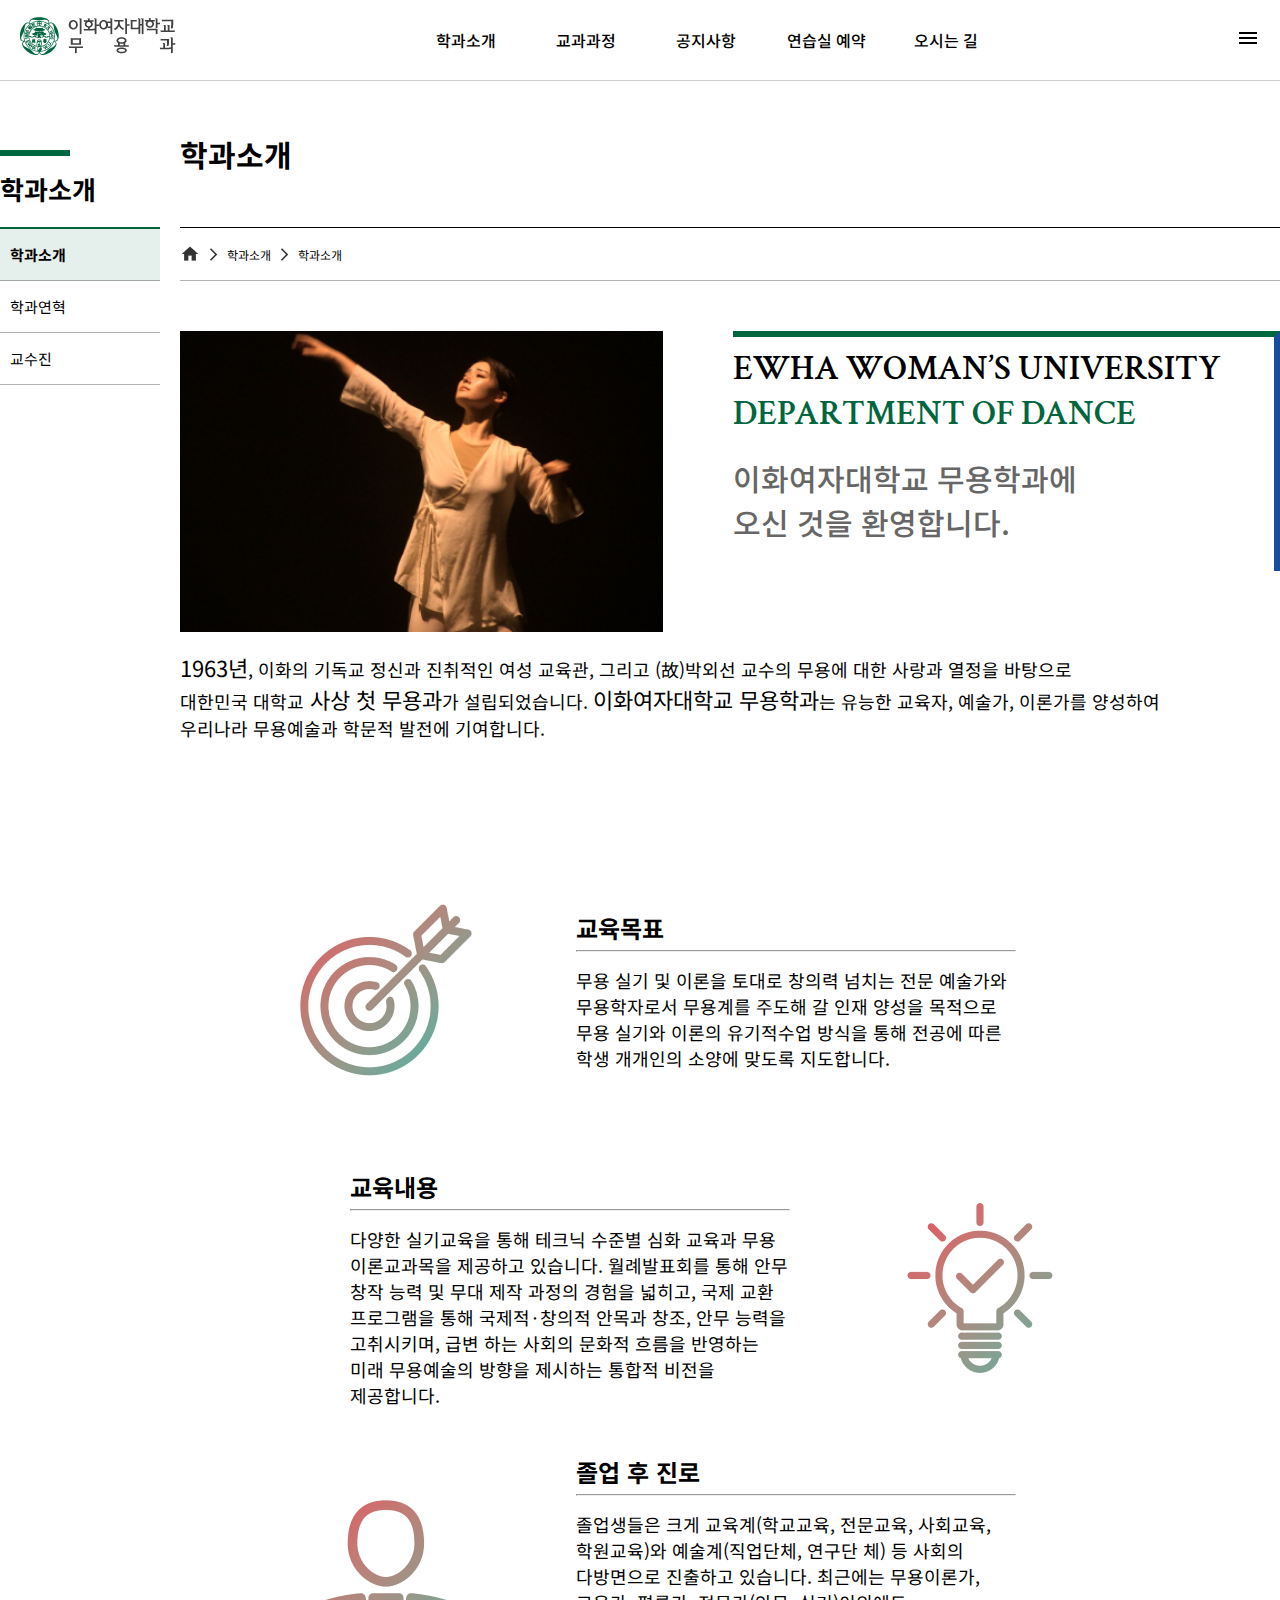
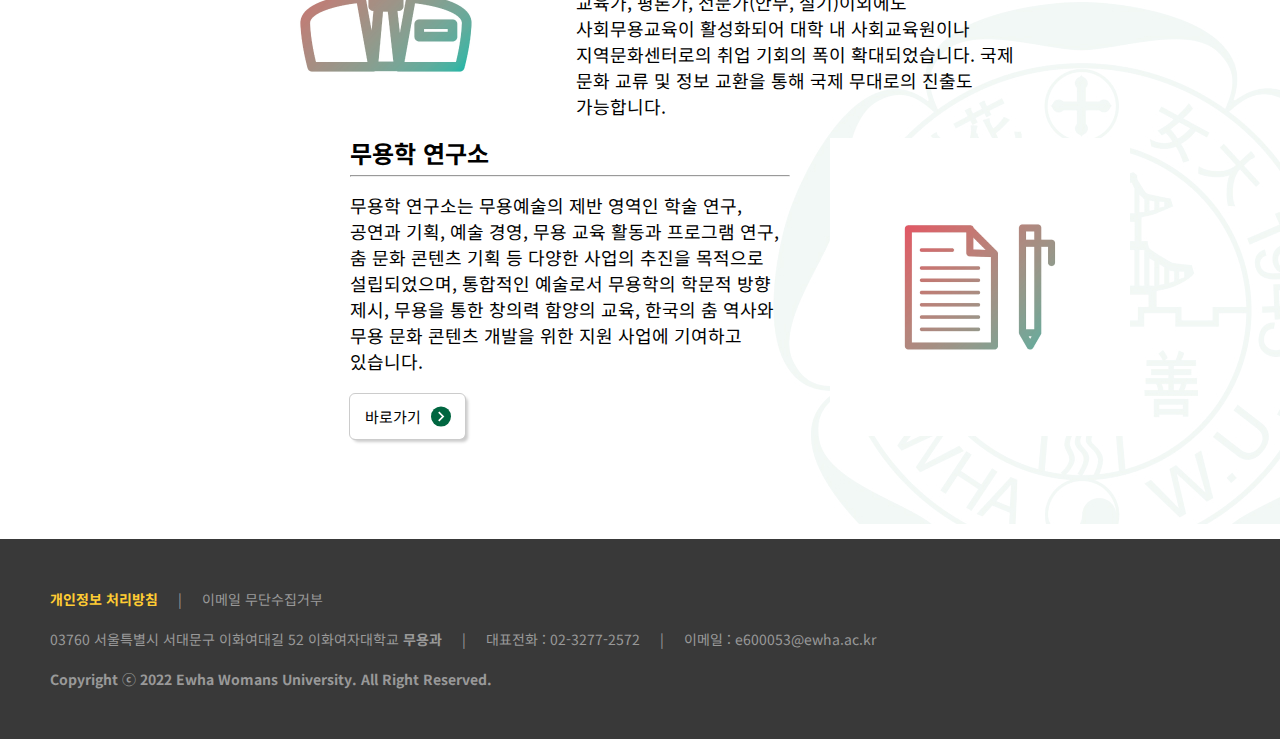
==== commit c9455e28: "폰트 사이즈 및 줄간 수정" ====
--- a/pages/sub1-1.html
+++ b/pages/sub1-1.html
@@ -5,11 +5,16 @@
   <meta charset="UTF-8" />
   <meta http-equiv="X-UA-Compatible" content="IE=edge" />
   <meta name="viewport" content="width=device-width, initial-scale=1.0" />
-  <title>이화여자대학교 무용과</title>
+  <title>학과소개 | 이화여자대학교 무용과</title>
 
   <!-- css style -->
   <link rel="stylesheet" href="../css/sub.css" media="screen and (min-width: 768px)" />
   <link rel="stylesheet" href="../css/sub-mobile.css" media="screen and (max-width: 767px)" />
+
+  <!-- script -->
+  <script src="https://ajax.googleapis.com/ajax/libs/jquery/3.6.1/jquery.min.js"></script>
+
+  <script src="../js/sub.js"></script>
 </head>
 
 <body id="sub1-1">
@@ -35,15 +40,15 @@
             <a href="./sub2-1.html">교과과정</a>
             <ul class="depth2">
               <li><a href="./sub2-1.html">교과과정</a></li>
-              <li><a href="./sub2-2.html">전공안내</a></li>
-            </ul>
-          </li>
-          <li>
-            <a href="./sub3-1.html">공지사항</a>
-            <ul class="depth2">
-              <li><a href="./sub3-1.html">공지사항</a></li>
-              <li><a href="./sub3-2.html">학과행사</a></li>
-              <li><a href="./sub3-3.html">외부행사</a></li>
+              <li><a href="#">전공안내</a></li>
+            </ul>
+          </li>
+          <li>
+            <a href="#">공지사항</a>
+            <ul class="depth2">
+              <li><a href="#">공지사항</a></li>
+              <li><a href="#">학과행사</a></li>
+              <li><a href="#">외부행사</a></li>
             </ul>
           </li>
           <li>
@@ -61,60 +66,75 @@
         </ul>
       </nav>
       <!-- 토글버튼 -->
-      <div class="btn-toggle">
+      <div id="btn-toggle">
         <img src="../images/toggle-site-map.svg" alt="toggle sitemap" />
       </div>
-
     </div>
     <!-- // header .container -->
   </header>
+
+  <!-- site-map -->
   <div id="site-map">
     <div class="container">
-      <div class="logo">
-        <a href="../index.html"><img src="../images/logo.png" alt="로고"></a>
-      </div>
-      <button id="close"><img src="../images/close.svg" alt="닫기"></button>
-      <nav class="site-menu">
+      <div class="header-cover">
+        <h1>
+          <a href="../index.html"><img src="../images/logo.png" alt="로고" /></a>
+        </h1>
+        <button class="btn-close">
+          <img src="../images/close.svg" alt="닫기" />
+        </button>
+      </div>
+      <nav class="site-map-menu">
         <ul class="depth1">
-          <li><a href="./sub1-1.html">학과소개</a>
-          <ul class="depth2">
-            <li><a href="./sub1-1.html">학과소개</a></li>
-            <li><a href="./sub1-2.html">학과연혁</a></li>
-            <li><a href="./sub1-3.html">교수진</a></li>
-          </ul>
-          </li>
-          <li><a href="./sub2-1.html">교과과정</a>
-          <ul class="depth2">
-            <li><a href="./sub2-1.html">교과과정</a></li>
-            <li><a href="./sub2-2.html">전공안내</a></li>
-          </ul>
-          </li>
-          <li><a href="./sub3-1.html">공지사항</a>
-          <ul class="depth2">
-            <li><a href="./sub3-1.html">공지사항</a></li>
-            <li><a href="./sub3-2.html">학과행사</a></li>
-            <li><a href="./sub3-3.html">외부행사</a></li>
-          </ul>
-          </li>
-          <li><a href="./sub4-1.html">연습실 예약</a>
-          <ul class="depth2">
-            <li><a href="./sub4-1.html">연습실 예약</a></li>
-          </ul>
-          </li>
-          <li><a href="sub5-1.html">오시는 길</a>
-          <ul class="depth2">
-            <li><a href="sub5-1.html">오시는 길</a></li>
-          </ul>
+          <li>
+            <a href="./sub1-1.html">학과소개</a>
+            <ul class="depth2">
+              <li><a href="./sub1-1.html">학과소개</a></li>
+              <li><a href="./sub1-2.html">학과연혁</a></li>
+              <li><a href="./sub1-3.html">교수진</a></li>
+            </ul>
+          </li>
+          <li>
+            <a href="./sub2-1.html">교과과정</a>
+            <ul class="depth2">
+              <li><a href="./sub2-1.html">교과과정</a></li>
+              <li><a href="#">전공안내</a></li>
+            </ul>
+          </li>
+          <li>
+            <a href="#">공지사항</a>
+            <ul class="depth2">
+              <li><a href="#">공지사항</a></li>
+              <li><a href="#">학과행사</a></li>
+              <li><a href="#">외부행사</a></li>
+            </ul>
+          </li>
+
+          <li>
+            <a href="./sub4-1.html">연습실 예약</a>
+            <ul class="depth2">
+              <li><a href="./sub4-1.html">연습실 예약</a></li>
+            </ul>
+          </li>
+          <li>
+            <a href="sub5-1.html">오시는 길</a>
+            <ul class="depth2">
+              <li><a href="sub5-1.html">오시는 길</a></li>
+            </ul>
           </li>
         </ul>
       </nav>
     </div>
   </div>
+  <!-- // site-map -->
   <!-- wrap -->
   <div class="wrap">
     <!-- lnb -->
     <div class="lnb">
-      <h3><a href="./sub1-1.html">학과소개</a></h3>
+      <h3>
+        <a href="./sub1-1.html">학과소개
+          <img class="mob-only" src="../images/sub-lnb-2depth-btn.svg" alt="btn-below" /></a>
+      </h3>
       <ul class="lnb-list">
         <li class="active"><a href="./sub1-1.html">학과소개</a></li>
         <li><a href="./sub1-2.html">학과연혁</a></li>
@@ -151,15 +171,16 @@
               <br />
               오신 것을 환영합니다.
             </h2>
-            <img src="../images/sub-section1-line.png" alt="섹션1 라인" class="line" />
+            <img class="line web-only" src="../images/sub-section1-line.png" alt="섹션1 라인" />
+            <img class="line mob-only" src="../images/sub-section1-line-mob.png" alt="섹션1 라인 모바일" />
           </div>
         </div>
         <p>
-          1963년, 이화의 기독교 정신과 진취적인 여성 교육관, 그리고 (故)박외선
-          교수의 무용에 대한 사랑과 열정을 바탕으로 <br />
-          대한민국 대학교 사상 첫 무용과가 설립되었습니다. 이화여자대학교
-          무용학과는 유능한 교육자, 예술가, 이론가를 양성하여 <br />
-          우리나라 무용예술과 학문적 발전에 기여합니다.
+          <span class="font-size22">1963년</span>, 이화의 기독교 정신과 진취적인 여성 교육관, 그리고 (故)박외선
+          교수의 무용에 대한 사랑과 열정을 바탕으로 <br>대한민국 대학교<span class="font-size22"> 사상 첫
+            무용과</span>가 설립되었습니다. <span class="font-size22">이화여자대학교 무용학과</span>는 유능한 교육자,
+          예술가, 이론가를 양성하여<br> 우리나라 무용예술과 학문적 발전에
+          기여합니다.
         </p>
       </section>
       <!-- // section1 -->
@@ -173,9 +194,9 @@
             <hr />
             <p>
               무용 실기 및 이론을 토대로 창의력 넘치는 전문 예술가와
-              무용학자로서 <br />무용계를 주도해 갈 인재 양성을 목적으로 무용
-              실기와 이론의 유기적 <br />수업 방식을 통해 전공에 따른 학생
-              개개인의 소양에 맞도록 지도합니다.
+              무용학자로서 무용계를 주도해 갈 인재 양성을 목적으로 무용 실기와
+              이론의 유기적수업 방식을 통해 전공에 따른 학생 개개인의 소양에
+              맞도록 지도합니다.
             </p>
           </div>
         </div>
@@ -184,12 +205,12 @@
             <h4>교육내용</h4>
             <hr />
             <p>
-              다양한 실기교육을 통해 테크닉 수준별 심화 교육과 <br />무용
-              이론교과목을 제공하고 있습니다. <br />월례발표회를 통해 안무
-              창작 능력 및 무대 제작 과정의 경험을 넓히고, <br />국제 교환
-              프로그램을 통해 국제적·창의적 안목과 창조, <br />안무 능력을
-              고취시키며, 급변 하는 사회의 문화적 흐름을 반영하는 <br />미래
-              무용예술의 방향을 제시하는 통합적 비전을 제공합니다.
+              다양한 실기교육을 통해 테크닉 수준별 심화 교육과 무용
+              이론교과목을 제공하고 있습니다. 월례발표회를 통해 안무 창작 능력
+              및 무대 제작 과정의 경험을 넓히고, 국제 교환 프로그램을 통해
+              국제적·창의적 안목과 창조, 안무 능력을 고취시키며, 급변 하는
+              사회의 문화적 흐름을 반영하는 미래 무용예술의 방향을 제시하는
+              통합적 비전을 제공합니다.
             </p>
           </div>
           <img src="../images/sub-1-section-icon-2.png" alt="curriculum" />
@@ -201,15 +222,11 @@
             <hr />
             <p>
               졸업생들은 크게 교육계(학교교육, 전문교육, 사회교육, 학원교육)와
-              <br />
               예술계(직업단체, 연구단 체) 등 사회의 다방면으로 진출하고
-              있습니다. <br />
-              최근에는 무용이론가, 교육가, 평론가, 전문가(안무, 실기)이외에도
-              <br />
-              사회무용교육이 활성화되어 대학 내 사회교육원이나
-              지역문화센터로의 취업 기회의 폭이 확대되었습니다. <br />
-              국제 문화 교류 및 정보 교환을 통해 국제 무대로의 진출도
-              가능합니다.
+              있습니다. 최근에는 무용이론가, 교육가, 평론가, 전문가(안무,
+              실기)이외에도 사회무용교육이 활성화되어 대학 내 사회교육원이나
+              지역문화센터로의 취업 기회의 폭이 확대되었습니다. 국제 문화 교류
+              및 정보 교환을 통해 국제 무대로의 진출도 가능합니다.
             </p>
           </div>
         </div>
@@ -219,16 +236,13 @@
             <hr />
             <p>
               무용학 연구소는 무용예술의 제반 영역인 학술 연구, 공연과 기획,
-              <br />
               예술 경영, 무용 교육 활동과 프로그램 연구, 춤 문화 콘텐츠 기획
-              등 <br />
-              다양한 사업의 추진을 목적으로 설립되었으며, <br />
-              통합적인 예술로서 무용학의 학문적 방향 제시, 무용을 통한 창의력
-              <br />
-              함양의 교육, 한국의 춤 역사와 무용 문화 콘텐츠 개발을 위한
-              <br />
-              지원 사업에 기여하고 있습니다.
-            </p>
+              등 다양한 사업의 추진을 목적으로 설립되었으며, 통합적인 예술로서
+              무용학의 학문적 방향 제시, 무용을 통한 창의력 함양의 교육,
+              한국의 춤 역사와 무용 문화 콘텐츠 개발을 위한 지원 사업에
+              기여하고 있습니다.
+            </p>
+            <a class="btn-link" href="#">바로가기<img src="../images/sub1-1-btn-link.svg" alt="바로가기" /></a>
           </div>
           <img src="../images/sub-1-section-icon-4.png" alt="research" />
         </div>
@@ -246,16 +260,18 @@
       </div>
       <div class="address">
         <p>
-          03760 서울특별시 서대문구 이화여대길 52 이화여자대학교
+          03760 서울특별시 서대문구 이화여대길 52
+          <br class="mob-only" />이화여자대학교
           <span class="ft-bold">무용과</span>
         </p>
-        |
+        <span class="web-only">|</span>
         <p>대표전화 : 02-3277-2572</p>
-        |
+        <span class="web-only">|</span>
         <p>이메일 : e600053@ewha.ac.kr</p>
       </div>
       <p class="copy">
-        Copyright ⓒ 2022 Ewha Womans University. All Right Reserved.
+        Copyright ⓒ 2022 Ewha Womans University. <br class="mob-only" />
+        All Right Reserved.
       </p>
     </div>
     <!-- // footer .container-->
--- a/css/sub.css
+++ b/css/sub.css
@@ -5,6 +5,11 @@
 
 /* font-family: 'Nanum Myeongjo', serif; */
 @import url("https://fonts.googleapis.com/css2?family=Nanum+Myeongjo:wght@400;700;800&display=swap");
+
+/* 미디어쿼리 */
+.mob-only {
+  display: none;
+}
 
 /* 기본 css style */
 :root {
@@ -22,6 +27,7 @@
   font-weight: 700;
 }
 
+h1 .crimson,
 h1.crimson {
   font-family: "Crimson Text", serif;
   font-size: 35px;
@@ -61,6 +67,7 @@
   position: relative;
 }
 
+/* ::::::::::::::: 서브 공통 스타일 ::::::::::::::: */
 /* ##### header ##### */
 
 #main-header {
@@ -86,8 +93,7 @@
   display: flex;
   height: 80px;
 }
-
-#gnb .depth1>li {
+#gnb .depth1 > li {
   width: 100px;
   height: 100%;
   display: inline-block;
@@ -95,8 +101,7 @@
   text-align: center;
   position: relative;
 }
-
-#gnb .depth1>li>a {
+#gnb .depth1 > li > a {
   line-height: 80px;
   font-size: 16px;
   font-weight: 500;
@@ -115,11 +120,10 @@
   opacity: 0;
 }
 
-#gnb .depth2>li {
+#gnb .depth2 > li {
   margin-bottom: 10px;
 }
-
-#gnb .depth2>li:last-child {
+#gnb .depth2 > li:last-child {
   margin-bottom: 0;
 }
 
@@ -129,12 +133,11 @@
 
 /* 호버효과 */
 
-#gnb .depth1>li:hover>a {
+#gnb .depth1 > li:hover > a {
   color: var(--main-color);
   font-weight: 700;
 }
-
-#gnb .depth1>li::after {
+#gnb .depth1 > li::after {
   content: "";
   width: 0px;
   height: 2px;
@@ -144,122 +147,109 @@
   top: 79px;
   transition: 0.5s;
 }
-
-#gnb .depth1>li:hover::after {
+#gnb .depth1 > li:hover::after {
   width: 100px;
 }
 
-#gnb .depth1>li:hover .depth2 {
+#gnb .depth1 > li:hover .depth2 {
   height: auto;
   opacity: 1;
   transition: 0.4s;
 }
 
-#gnb .depth2>li:hover>a {
+#gnb .depth2 > li:hover > a {
   text-decoration: underline;
 }
 
-/* ::::::::::::::: 서브 공통 스타일 ::::::::::::::: */
-#main-header {
+/* ##### 사이트맵 ##### */
+
+#site-map {
+  position: absolute;
+  width: 100%;
+  height: 800px;
+  z-index: 9999;
+  top: 0;
+}
+
+#site-map .container {
+  position: relative;
+  max-width: 1440px;
+  background-image: url(../images/sitemap-bg.jpg);
+  background-repeat: no-repeat;
+  height: 100%;
+  box-shadow: 4px 4px 5px #ccc;
+}
+
+#site-map .header-cover {
+  width: 100%;
   height: 80px;
-}
-
-#main-header .container {
-  display: flex;
   padding: 0 20px;
+  display: flex;
   justify-content: space-between;
   align-items: center;
-  /* outline: 1px solid blue; */
-  border-bottom: 0.5px solid #ccc;
-}
-
-#gnb {
-  z-index: 100;
-  /* outline: 1px solid red; */
-}
-
-/* 1단계 메뉴 */
-#gnb .depth1 {
-  display: flex;
-  height: 80px;
-}
-
-#gnb .depth1>li {
-  width: 100px;
+}
+
+#site-map .header-cover .btn-close {
+  border: none;
+  background: none;
+}
+
+#site-map .site-map-menu {
+  padding: 100px 200px;
+  height: calc(100% - 80px);
+}
+
+#site-map .site-map-menu .depth1 {
+  width: 100%;
   height: 100%;
-  display: inline-block;
-  margin: 0 10px;
+  display: flex;
+  flex-wrap: wrap;
   text-align: center;
-  position: relative;
-}
-
-#gnb .depth1>li>a {
-  line-height: 80px;
-  font-size: 16px;
-  font-weight: 500;
-  display: block;
-}
-
-/* 2단계 메뉴 */
-
-#gnb .depth2 {
-  background: #fff;
-  border: 0.1px solid #ccc;
-  margin-top: 1px;
-  padding: 10px;
+  justify-content: space-around;
+}
+
+#site-map .site-map-menu .depth1 > li {
+  width: 30%;
+}
+
+#site-map .site-map-menu .depth1 > li > a {
+  font-size: 20px;
+  font-weight: 700;
+  line-height: 60px;
+}
+
+#site-map .site-map-menu .depth2 > li > a {
+  font-size: 15px;
+  color: #444444;
+  line-height: 30px;
+}
+
+/* 사이트맵 전환 효과 */
+#site-map {
   height: 0;
   overflow: hidden;
   opacity: 0;
-}
-
-#gnb .depth2>li {
-  margin-bottom: 10px;
-}
-
-#gnb .depth2>li:last-child {
-  margin-bottom: 0;
-}
-
-#gnb .depth2 a {
-  color: var(--text-light);
-}
-
-/* 호버효과 */
-
-#gnb .depth1>li:hover>a {
-  color: var(--main-color);
-  font-weight: 700;
-}
-
-#gnb .depth1>li::after {
-  content: "";
-  width: 0px;
-  height: 2px;
-  background: var(--main-color);
-  position: absolute;
-  left: 0;
-  top: 79px;
   transition: 0.5s;
 }
-
-#gnb .depth1>li:hover::after {
-  width: 100px;
-}
-
-#gnb .depth1>li:hover .depth2 {
-  height: auto;
+#site-map.show {
+  height: 800px;
+  overflow: visible;
   opacity: 1;
-  transition: 0.4s;
-}
-
-#gnb .depth2>li:hover>a {
-  text-decoration: underline;
-}
-
+}
+
+/* ###### 서브페이지 배경 ##### */
+body {
+  background-image: url(../images/sitemap-bg.jpg);
+  background-repeat: no-repeat;
+  background-position: 50% 86%;
+}
+
+/* ##### wrap ##### */
+/* 본문 전체 */
 .wrap {
   max-width: 1440px;
   margin: 0 auto;
-  padding: 0 50px;
+  /* padding: 0 50px; */
   position: relative;
   display: flex;
 }
@@ -302,7 +292,7 @@
 
 /* ##### main ##### */
 main {
-  width: 1000px;
+  width: 1100px;
   position: relative;
 }
 
@@ -364,12 +354,12 @@
   font-weight: 700;
 }
 
-
 /* ::::::::::::::: 서브 개별 스타일 ::::::::::::::: */
 
 /* sub1-1 */
 /* ##### section1 ##### */
 #sub1-1 .section1 {
+  width: 1100px;
   padding: 50px 0;
 }
 
@@ -378,13 +368,13 @@
 }
 
 #sub1-1 .section1 .sub-main-visual {
-  margin-right: 20px;
-  width: 433px;
-  height: 270px;
+  margin-right: 70px;
+  width: 483px;
+  /* height: 270px; */
 }
 
 #sub1-1 .section1 .sub-main-visual img {
-  /* width: 100%; */
+  width: 483px;
   object-fit: cover;
 }
 
@@ -401,11 +391,6 @@
   color: var(--main-color);
 }
 
-#sub1-1 .section1 h1 {
-  margin-top: 15px;
-  margin-bottom: 20px;
-}
-
 #sub1-1 .section1 h2 {
   color: var(--text-light);
 }
@@ -417,10 +402,14 @@
   z-index: -1;
 }
 
-#sub1-1 .section1>p {
+#sub1-1 .section1 > p {
   margin-top: 15px;
-}
-
+  word-break: keep-all;
+  font-size: 18px;
+}
+#sub1-1 .section1 > p .font-size22{
+  font-size: 22px;
+}
 /* ##### section2 ##### */
 
 #sub1-1 .section2 {
@@ -450,53 +439,310 @@
   margin-bottom: 15px;
 }
 
-/* 2-1 서브 스타일 */
-#sub2-1 .wrap main .sub-path {
-  margin-bottom: 50px;
-}
-
-#sub2-1 .wrap main .section1 {
-  display: flex;
-  /* outline: 1px solid red; */
-}
-
-#sub2-1 .section1 .textbox {
-  position: relative;
-}
-
-#sub2-1 .wrap main .section1 .sub-main-visual {
-  margin-top: 34px;
-  margin-right: 20px;
-  margin-bottom: 98px;
-}
-
-#sub2-1 .wrap main .section1 .textbox .crimson {
-  align-items: flex-start;
+#sub1-1 .section2 .text-box p {
+  word-break: keep-all;
+  font-size: 18px;
+  line-height: 26px; 
+}
+
+#sub1-1 .section2 .text-box .btn-link {
+  
+  width: 115px;
+  height: 45px;
+  display: flex;
+  justify-content: center;
+  align-items: center;
+  margin-top: 20px;
+  gap: 10px;
+  border-radius: 5px;
+  box-shadow: 3px 3px 3px #ccc;
+  outline: 0.1px solid #ccc;
+}
+
+#sub1-1 .section2 .text-box .btn-link img {
+  width: 20px;
+}
+
+/* ::::::::::::::::::::::::::::::::::::::::::::::::: */
+
+/* sub1-2 */
+/* ##### sub1-2 section1 ##### */
+
+#sub1-2 .section1 {
+  width: 1100px;
+  padding: 50px 0;
+}
+
+#sub1-2 .section1 .section1-title {
+  display: flex;
+}
+
+#sub1-2 .section1 .sub-main-visual {
+  margin-right: 70px;
+  width: 483px;
+}
+
+#sub1-2 .section1 .sub-main-visual img {
+  width: 483px;
+  object-fit: cover;
+}
+
+#sub1-2 .section1 .textbox {
+  position: relative;
+}
+
+#sub1-2 .section1 h1 {
   margin-top: 15px;
-  margin-bottom: 50px;
-}
-
-#sub2-1 .wrap main .section1 .textbox h2 {
+  margin-bottom: 20px;
+}
+
+#sub1-2 .section1 h1 .main-color {
+  color: var(--main-color);
+}
+
+#sub1-2 .section1 h2 {
   color: var(--text-light);
-  margin-bottom: 65px;
-
-}
-
-#sub2-1 .wrap main .section1 .crimson .main-color {
-  color: var(--main-color);
-}
-
-#sub2-1 .section1 .line {
+}
+
+#sub1-2 .section1 .line {
   position: absolute;
   left: 0;
   top: 0;
   z-index: -1;
 }
 
-
-/* 4-1 서브페이지 스타일 */
+#sub1-2 .section1 > p {
+  margin-top: 15px;
+  font-size: 18px;
+}
+#sub1-2 .section1 > p .font-size22{
+  font-size: 22px;
+}
+
+/* ##### sub1-2 section2 ##### */
+
+/* 학과 연혁 */
+
+#sub1-2 #history > h3 {
+  margin-top: 50px;
+  margin-bottom: 50px;
+}
+
+#history .annual {
+  display: flex;
+  flex-wrap: wrap;
+}
+
+#sub1-2 #history .box2 {
+  width: 50%;
+  /* width: calc((100% - 20px) / 2); */
+  /* outline: 1px solid palevioletred; */
+  display: flex;
+  flex-direction: column;
+  padding: 0px 50px 50px 50px;
+  margin-bottom: 50px;
+}
+
+#sub1-2 #history > h4 {
+  font-family: "Noto Sans KR", sans-serif;
+  font-size: 40px;
+  margin-bottom: 50px;
+}
+
+#sub1-2 #history .box2 > h4 {
+  margin-bottom: 8px;
+}
+
+#sub1-2 #history .annual .box2 > ul .history-list {
+  margin-left: 25px;
+  font-size: 18px;
+}
+
+#sub1-2 #history .annual .box2 > ul li:first-child {
+  width: 100%;
+  display: flex;
+  margin-bottom: 8px;
+}
+
+#sub1-2 #history .annual .box2 > ul li > img {
+  width: 15px;
+  height: 15px;
+  margin-top: 10px;
+  margin-right: 10px;
+}
+
+/* ::::::::::::::::::::::::::::::::::::::::::::::::: */
+
+/* sub1-3 */
+
+/* ##### sub1-3 section1 ##### */
+
+#sub1-3 .section1 {
+  width: 1100px;
+  padding: 50px 0;
+}
+
+#sub1-3 .section1 .section1-title {
+  display: flex;
+}
+
+#sub1-3 .section1 .sub-main-visual {
+  margin-right: 70px;
+  width: 483px;
+}
+
+#sub1-3 .section1 .sub-main-visual img {
+  width: 483px;
+  object-fit: cover;
+}
+
+#sub1-3 .section1 .textbox {
+  position: relative;
+}
+
+#sub1-3 .section1 h1 {
+  margin-top: 15px;
+  margin-bottom: 20px;
+}
+
+#sub1-3 .section1 h1 .main-color {
+  color: var(--main-color);
+}
+
+#sub1-3 .section1 h2 {
+  color: var(--text-light);
+}
+
+#sub1-3 .section1 .line {
+  position: absolute;
+  left: 0;
+  top: 0;
+  z-index: -1;
+}
+
+#sub1-3 .section1 > p {
+  margin-top: 15px;
+}
+
+/* ##### sub1-3 section2 ##### */
+
+/* 교수진 */
+
+#sub1-3 #professor h4 {
+  margin-bottom: 50px;
+}
+
+#sub1-3 #professor .profile {
+  width: 100%;
+  margin-bottom: 50px;
+  display: flex;
+  flex-wrap: wrap;
+  justify-content: space-between;
+}
+
+#sub1-3 #professor .profile .profile-box {
+  width: calc((100% - 20px) / 2);
+  outline: 0.3px solid #444;
+  box-shadow: 5px 5px #006640;
+  margin-bottom: 50px;
+  display: flex;
+  align-items: center;
+}
+
+#sub1-3 #professor .profile .profile-box > ul {
+  list-style: disc;
+  margin-left: 20px;
+}
+
+#sub1-3 #professor .profile .profile-box > .profile-img {
+  padding: 10px;
+}
+
+#sub1-3 #professor .profile .profile-box > ul li:first-child {
+  list-style: none;
+  margin-bottom: 10px;
+  font-size: 20px;
+  margin-bottom: 10px;
+}
+
+#sub1-3 #professor .profile .profile-box > ul li:last-child {
+  list-style: none;
+}
+
+#sub1-3 #professor .profile .profile-box > ul .profile-list {
+  margin-left: 20px;
+}
+
+#sub1-3 #professor .profile .profile-box > ul p {
+  margin-top: 20px;
+}
+
+/* ::::::::::::::::::::::::::::::::::::::::::::::::: */
+
+/* sub2-1 */
+
+/* ##### section1 ##### */
+#sub2-1 .section1 {
+  width: 1100px;
+  padding: 50px 0;
+}
+
+#sub2-1 .section1 .section1-title {
+  display: flex;
+}
+
+#sub2-1 .section1 .sub-main-visual {
+  margin-right: 70px;
+  width: 483px;
+}
+
+#sub2-1 .section1 .sub-main-visual img {
+  width: 483px;
+  object-fit: cover;
+}
+
+#sub2-1 .section1 .textbox {
+  position: relative;
+}
+
+#sub2-1 .section1 h1 {
+  margin-top: 15px;
+  margin-bottom: 20px;
+}
+
+#sub2-1 .section1 h1 .main-color {
+  color: var(--main-color);
+}
+
+#sub2-1 .section1 h2 {
+  color: var(--text-light);
+  font-size: 26px;
+}
+
+#sub2-1 .section1 .line {
+  position: absolute;
+  left: 0;
+  top: 0;
+  z-index: -1;
+}
+
+/* ##### section2 ##### */
+
+#sub2-1 .section2 {
+  padding-top: 50px;
+}
+
+#sub2-1 .section2 img {
+  margin-bottom: 50px;
+  width: 100%;
+}
+
+/* ::::::::::::::::::::::::::::::::::::::::::::::::: */
+
+/* sub4-1 */
+/* ##### section1 ##### */
 #sub4-1 .section1 {
-  width: 1000px;
+  width: 1100px;
   padding: 50px 0;
 }
 
@@ -505,13 +751,12 @@
 }
 
 #sub4-1 .section1 .sub-main-visual {
-  margin-right: 20px;
-  width: 433px;
-  height: 270px;
+  margin-right: 70px;
+  width: 483px;
 }
 
 #sub4-1 .section1 .sub-main-visual img {
-  /* width: 100%; */
+  width: 483px;
   object-fit: cover;
 }
 
@@ -528,7 +773,6 @@
   color: var(--main-color);
 }
 
-
 #sub4-1 .section1 h2 {
   color: var(--text-light);
 }
@@ -540,20 +784,20 @@
   z-index: -1;
 }
 
-#sub4-1 .section2 h2 {
+/* ##### section2 ##### */
+#sub4-1 .section2 h3 {
   margin-bottom: 30px;
-
-}
-
-#sub4-1 .section2 p>.colorBlue {
+}
+
+#sub4-1 .section2 p > .colorBlue {
   color: blue;
 }
 
-#sub4-1 .section2 p>.colorRed {
+#sub4-1 .section2 p > .colorRed {
   color: red;
 }
 
-#sub4-1 .section2 p>.text-light {
+#sub4-1 .section2 p > .text-light {
   color: var(--text-light);
 }
 
@@ -564,101 +808,208 @@
   /* outline: 1px solid red; */
 }
 
+.button-style {
+  width: 100%;
+  display: flex;
+  justify-content: center;
+  gap: 50px;
+  margin-top: 50px;
+}
+
 #sub4-1 .section3 button {
   width: 150px;
   height: 50px;
-  border-radius: 5px;
+  border-radius: 15px;
   border: 2px solid #006640;
   background-color: #fff;
   color: var(--main-color);
-  margin: 50px 25px;
-}
-.button-style {
-  position: absolute;
-  left: 125px;
-}
-
-
-
-
-/* 5-1 서브 스타일 */
-#sub5-1 .wrap main .section1 {
-  display: flex;
-}
-
-#sub5-1 .wrap main .section1 .sub-main-visual {
-  padding-top: 34px;
-  padding-bottom: 50px;
-  padding-right: 20px;
-}
-
-#sub5-1 .wrap main .sub-path {
-  margin-bottom: 50px;
-}
-
-#sub5-1 .wrap main .section1 .textbox {
-  position: relative;
-}
-
-#sub5-1 .wrap main .section1 .textbox h3 {
+}
+
+#sub4-1 .section3 button.active {
+  border: 2px solid var(--main-color);
+  background-color: var(--main-color);
+  color: #fff;
+  box-shadow: 3px 3px 3px #ccc;
+}
+
+/* .section4 연습실 예약 */
+#sub4-1 .section4 {
+  width: 100%;
+}
+
+#sub4-1 .section4 .calendar-box {
+  width: 100%;
+  display: flex;
+  padding-top: 20px;
+  justify-content: space-between;
+}
+
+#sub4-1 .section4 .calendar {
+  font-size: 15px;
+  width: 100%;
+  text-align: center;
+  line-height: 30px;
+  border-collapse: collapse;
+}
+
+#sub4-1 .section4 .calendar caption {
+  font-size: 20px;
+  margin-bottom: 20px;
+}
+
+#sub4-1 .section4 .calendar th,
+#sub4-1 .section4 .calendar td {
+  width: calc(100% / 7);
+  border: 1px solid #ccc;
+  padding: 5px;
+}
+
+#sub4-1 .section4 .calendar th {
+  font-weight: 600;
+}
+
+#sub4-1 .section4 .calendar td {
+  text-align: right;
+  vertical-align: top;
+  cursor: pointer;
+  height: 100px;
+}
+
+/* calendar style */
+
+#sub4-1 .section4 .calendar .sat {
+  color: #17a1fa;
+}
+
+#sub4-1 .section4 .calendar .sun {
+  color: #d9534f;
+}
+
+#sub4-1 .section4 .calendar td.choosed {
+  background: rgba(0, 102, 64, 0.2);
+  font-weight: 700;
+}
+
+/* 예약페이지 팝업창 */
+
+#sub4-1 .section4 .popup-reservation {
+  width: 350px;
+  border-radius: 20px;
+  border: 0.1px solid #ccc;
+  box-shadow: 4px 4px 5px #ccc;
+  padding: 20px;
+  background: #fff;
+}
+
+#sub4-1 .section4 .popup-reservation form {
+  position: relative;
+}
+
+#sub4-1 .section4 .popup-reservation .choosed-hall {
+  width: 50px;
+  height: 50px;
+  border-radius: 25px;
+  background-color: var(--main-color);
+  color: #fff;
+  font-size: 14px;
+  display: flex;
+  justify-content: center;
+  align-items: center;
+  position: absolute;
+  top: -10px;
+  left: -10px;
+}
+
+#sub4-1 .section4 .popup-reservation .choosed-date {
+  text-align: center;
+  font-size: 20px;
+  margin-bottom: 20px;
+}
+#sub4-1 .section4 .popup-reservation .btn-close {
+  position: absolute;
+  top: 0px;
+  right: 0px;
+  background: none;
+  border: none;
+}
+
+#sub4-1 .section4 .popup-reservation .btn-close img {
+  width: 20px;
+}
+
+#sub4-1 .section4 .popup-reservation .btn-reservation {
+  position: absolute;
+  bottom: 0px;
+  right: 0px;
+  width: 65px;
+  height: 65px;
+  background: var(--main-color);
+  border: none;
+  border-radius: 5px;
+  color: #fff;
+}
+
+/* 팝업 포지션 */
+#sub4-1 .section4 {
+  position: relative;
+}
+
+#sub4-1 .section4 .popup-reservation {
+  position: absolute;
+  top: 50%;
+  left: 50%;
+  transform: translate(-50%, -50%);
+}
+
+/* 팝업창 view 전환 */
+#sub4-1 .section4 .popup-reservation {
+  display: none;
+}
+
+#sub4-1 .section4 .popup-reservation.view {
+  display: block;
+}
+
+/* ::::::::::::::::::::::::::::::::::::::::::::::::: */
+
+/* sub5-1 */
+/* ##### section1 ##### */
+#sub5-1 .section1 {
+  width: 1100px;
+  padding: 50px 0;
+}
+
+#sub5-1 .section1 .section1-title {
+  display: flex;
+}
+
+#sub5-1 .section1 .sub-main-visual {
+  margin-right: 70px;
+  width: 483px;
+}
+
+#sub5-1 .section1 .sub-main-visual img {
+  width: 483px;
+  object-fit: cover;
+}
+
+#sub5-1 .section1 .textbox {
+  position: relative;
+}
+
+#sub5-1 .section1 .textbox h3 {
+  font-size: 24px;
   margin-top: 10px;
+  color: var(--main-color);
 }
 
 #sub5-1 .wrap main .section1 .textbox p {
-  margin-top: 10px;
-}
-
-#sub5-1 .wrap main .section1 .textbox .margin15 {
-  margin-top: 15px;
-}
-
-#sub5-1 .wrap main .section1 .line {
+  margin-top: 5px;
+}
+
+#sub5-1 .section1 .line {
   position: absolute;
   left: 0;
   top: 0;
   z-index: -1;
 }
-
-#sub5-1 .wrap main .section1 .textbox .NotoSansKR-28px-main-color {
-  font-size: 28px;
-  color: var(--main-color);
-}
-
-/*  */
-/* ##### footer ##### */
-
-#main-footer {
-  margin-top: 50px;
-}
-
-#main-footer .container {
-  background: #393939;
-  padding: 70px;
-  color: #999;
-  font-size: 14px;
-}
-
-#main-footer .footer-menu {
-  margin-bottom: 20px;
-  display: flex;
-  gap: 20px;
-}
-
-#main-footer .footer-menu a {
-  color: #999;
-}
-
-#main-footer .footer-menu a.ft-str {
-  font-weight: 700;
-  color: #ffcc33;
-}
-
-#main-footer .address {
-  display: flex;
-  gap: 20px;
-  margin-bottom: 20px;
-}
-
-#main-footer .copy {
-  font-weight: 700;
-}--- a/css/sub-mobile.css
+++ b/css/sub-mobile.css
@@ -0,0 +1,954 @@
+@import "./reset.css";
+
+/* 웹폰트 (Noto Sans KR / Crimson Text) */
+@import url("https://fonts.googleapis.com/css2?family=Crimson+Text:wght@400;600;700&family=Noto+Sans+KR:wght@400;500;700&display=swap");
+
+/* font-family: 'Nanum Myeongjo', serif; */
+@import url("https://fonts.googleapis.com/css2?family=Nanum+Myeongjo:wght@400;700;800&display=swap");
+
+/* 미디어쿼리 */
+.web-only {
+  display: none;
+}
+
+/* 기본 css style */
+:root {
+  --main-color: #006640;
+  --text-light: #666;
+}
+
+body {
+  font-family: "Noto Sans KR", sans-serif;
+  font-size: 15px;
+}
+
+h1 {
+  font-size: 22px;
+  font-weight: 700;
+}
+
+h1 .crimson,
+h1.crimson {
+  font-family: "Crimson Text", serif;
+  font-size: 26px;
+  font-weight: 600;
+}
+
+h2 {
+  font-size: 22px;
+  font-weight: 500;
+}
+
+h3 {
+  font-size: 22px;
+  font-weight: 700;
+}
+
+h4 {
+  font-size: 20px;
+  font-weight: 700;
+}
+
+a {
+  color: #000;
+}
+
+.ft-bold {
+  font-weight: 700;
+}
+
+.color-white {
+  color: #fff;
+}
+
+.container {
+  width: 100%;
+  position: relative;
+}
+
+/* ::::::::::::::: 서브 공통 스타일 ::::::::::::::: */
+/* ##### header ##### */
+
+#main-header {
+  height: 80px;
+}
+
+#main-header .container {
+  height: 100%;
+  display: flex;
+  padding: 0 20px;
+  justify-content: space-between;
+  align-items: center;
+  border-bottom: 0.5px solid #ccc;
+}
+
+#main-header h1 img {
+  width: 115px;
+}
+
+#gnb {
+  display: none;
+}
+
+/* ##### site-map ##### */
+
+#site-map {
+  position: absolute;
+  width: 100vw;
+  height: 100vh;
+  z-index: 9999;
+  top: 0;
+}
+
+#site-map .container {
+  position: relative;
+  width: 100%;
+  background-image: url(../images/sitemap-bg-mob.jpg);
+  background-repeat: no-repeat;
+  background-size: cover;
+  height: 100%;
+}
+
+#site-map .header-cover {
+  width: 100%;
+  height: 80px;
+  padding: 0 20px;
+  display: flex;
+  justify-content: space-between;
+  align-items: center;
+}
+
+#site-map .header-cover h1 img {
+  width: 115px;
+}
+
+#site-map .header-cover .btn-close {
+  border: none;
+  background: none;
+}
+
+#site-map .site-map-menu {
+  padding: 0 20px;
+  height: calc(100% - 80px);
+}
+
+#site-map .site-map-menu .depth1 {
+  width: 100%;
+  height: 100%;
+  display: flex;
+  flex-direction: column;
+}
+
+#site-map .site-map-menu .depth1 > li > a {
+  font-size: 18px;
+  font-weight: 700;
+  line-height: 40px;
+}
+
+#site-map .site-map-menu .depth2 {
+  display: flex;
+  gap: 20px;
+  margin-bottom: 15px;
+}
+
+#site-map .site-map-menu .depth2 > li > a {
+  font-size: 14px;
+  color: #444444;
+  line-height: 30px;
+}
+
+/* 사이트맵 전환 효과 */
+#site-map {
+  height: 0;
+  overflow: hidden;
+  opacity: 0;
+  transition: 0.3s;
+}
+#site-map.show {
+  height: 100vh;
+  overflow: visible;
+  opacity: 1;
+}
+
+/* ##### wrap ##### */
+/* 본문 전체 */
+.wrap {
+  width: 100%;
+}
+
+/* ##### lnb ##### */
+
+.lnb h3 {
+  border-bottom: 2px solid var(--main-color);
+  line-height: 52px;
+  font-size: 15px;
+  padding: 0 20px;
+  background: var(--main-color);
+  color: #fff;
+}
+.lnb h3 a {
+  color: #fff;
+  display: flex;
+  justify-content: space-between;
+  align-items: center;
+}
+
+.lnb .lnb-list {
+  border-bottom: 2px solid var(--main-color);
+}
+.lnb .lnb-list li {
+  padding: 15px 20px;
+  border-bottom: 0.5px solid rgba(0, 0, 0, 0.3);
+}
+
+.lnb .lnb-list li.active {
+  background: rgba(0, 102, 64, 0.1);
+  font-weight: 500;
+}
+
+.lnb .lnb-list li.active > a {
+  color: var(--main-color);
+}
+
+.lnb .lnb-list li:hover {
+  background: rgba(0, 102, 64, 0.1);
+  font-weight: 700;
+}
+
+/* 2뎁스 메뉴 가리기 */
+.lnb .lnb-list {
+  display: none;
+}
+
+.lnb .lnb-list.view {
+  display: block;
+}
+
+/* ##### main ##### */
+main {
+  width: 100%;
+  padding: 0 20px;
+}
+
+.sub-title {
+  width: 100%;
+  padding: 24px 0;
+  border-bottom: 0.5px solid #000;
+}
+
+.sub-path {
+  height: 53px;
+  /* padding-left: 10px; */
+  border-bottom: 0.5px solid rgba(0, 0, 0, 0.3);
+  display: flex;
+  align-items: center;
+  gap: 6px;
+  font-size: 12px;
+}
+
+.sub-path a {
+  height: 20px;
+}
+
+/* ##### footer ##### */
+
+#main-footer {
+  margin-top: 50px;
+}
+
+#main-footer .container {
+  background: #393939;
+  padding: 35px 20px;
+  color: #999;
+  font-size: 12px;
+}
+
+#main-footer .footer-menu {
+  margin-bottom: 20px;
+  display: flex;
+  gap: 10px;
+}
+
+#main-footer .footer-menu a {
+  color: #999;
+}
+
+#main-footer .footer-menu a.ft-str {
+  font-weight: 700;
+  color: #ffcc33;
+}
+
+#main-footer .address {
+  display: flex;
+  flex-direction: column;
+  gap: 5px;
+  margin-bottom: 20px;
+}
+
+#main-footer .copy {
+  font-weight: 700;
+}
+
+/* ::::::::::::::: 서브 개별 스타일 ::::::::::::::: */
+
+/* sub1-1 */
+/* ##### section1 ##### */
+#sub1-1 .section1 {
+  padding: 30px 0 50px;
+}
+
+#sub1-1 .section1 .section1-title {
+  display: flex;
+  flex-direction: column;
+}
+
+#sub1-1 .section1 .sub-main-visual {
+  width: 100%;
+  margin-bottom: 10px;
+}
+
+#sub1-1 .section1 .sub-main-visual img {
+  width: 100%;
+  object-fit: cover;
+}
+
+#sub1-1 .section1 .textbox {
+  position: relative;
+}
+
+#sub1-1 .section1 h1 {
+  margin-top: 30px;
+  margin-bottom: 15px;
+}
+
+#sub1-1 .section1 h1 .main-color {
+  color: var(--main-color);
+}
+
+#sub1-1 .section1 h2 {
+  color: var(--text-light);
+  margin-bottom: 10px;
+}
+
+#sub1-1 .section1 .line {
+  width: 100%;
+  position: absolute;
+  left: 0;
+  top: 0;
+  z-index: -1;
+}
+
+#sub1-1 .section1 > p {
+  margin-top: 15px;
+  padding-right: 10px;
+  word-break: keep-all;
+}
+
+/* ##### section2 ##### */
+
+#sub1-1 .section2 {
+  padding: 50px 0;
+}
+
+#sub1-1 .section2 .content {
+  display: flex;
+  flex-direction: column;
+  align-items: center;
+}
+
+#sub1-1 .section2 .img {
+  order: 1;
+  /* width: 200px; */
+}
+
+#sub1-1 .section2 .text-box {
+  width: 100%;
+  text-align: center;
+  order: 2;
+}
+
+#sub1-1 .section2 .text-box hr {
+  width: 200px;
+  margin: 0 auto;
+  margin-top: 5px;
+  margin-bottom: 15px;
+}
+
+#sub1-1 .section2 .text-box p {
+  word-break: keep-all;
+}
+
+#sub1-1 .section2 .text-box .btn-link {
+  width: 115px;
+  height: 45px;
+  display: flex;
+  justify-content: center;
+  align-items: center;
+  margin: 20px auto;
+  gap: 10px;
+  border-radius: 5px;
+  box-shadow: 3px 3px 3px #ccc;
+  outline: 0.1px solid #ccc;
+}
+
+#sub1-1 .section2 .text-box .btn-link img {
+  width: 20px;
+}
+
+/* ::::::::::::::::::::::::::::::::::::::::::::::::: */
+
+/* sub1-2  */
+/* ##### sub1-2 section1 ##### */
+
+#sub1-2 .section1 {
+  padding: 30px 0 50px;
+}
+
+#sub1-2 .section1 .section1-title {
+  display: flex;
+  flex-direction: column;
+}
+
+#sub1-2 .section1 .sub-main-visual {
+  width: 100%;
+  margin-bottom: 10px;
+}
+
+#sub1-2 .section1 .sub-main-visual img {
+  width: 100%;
+  object-fit: cover;
+}
+
+#sub1-2 .section1 .textbox {
+  position: relative;
+}
+
+#sub1-2 .section1 h1 {
+  margin-top: 30px;
+  margin-bottom: 15px;
+}
+
+#sub1-2 .section1 h1 .main-color {
+  color: var(--main-color);
+}
+
+#sub1-2 .section1 h2 {
+  color: var(--text-light);
+  margin-bottom: 10px;
+}
+
+#sub1-2 .section1 .line {
+  width: 100%;
+  position: absolute;
+  left: 0;
+  top: 0;
+  z-index: -1;
+}
+
+/* ##### sub1-2 section2 ##### */
+/* 학과연혁 */
+
+#sub1-2 #history > h3 {
+  margin-bottom: 50px;
+}
+
+#history .annual {
+  display: flex;
+  flex-wrap: wrap;
+}
+
+#sub1-2 #history .box2 {
+  width: 100%;
+  display: flex;
+  padding: 0px 50px 50px 50px;
+  margin-bottom: 50px;
+}
+
+#sub1-2 #history > h4 {
+  font-family: "Noto Sans KR", sans-serif;
+  font-size: 20px;
+  margin-bottom: 50px;
+}
+
+#sub1-2 #history .box2 > h4 {
+  margin-bottom: 8px;
+}
+
+#sub1-2 #history .annual .box2 > ul .history-list {
+  margin-left: 25px;
+}
+
+#sub1-2 #history .annual .box2 > ul li:first-child {
+  width: 100%;
+  display: flex;
+  margin-bottom: 8px;
+}
+
+#sub1-2 #history .annual .box2 > ul li > img {
+  width: 15px;
+  height: 15px;
+  margin-top: 10px;
+  margin-right: 10px;
+}
+
+/* ::::::::::::::::::::::::::::::::::::::::::::::::: */
+
+/* sub1-3 */
+/* ##### sub1-3 section1 ##### */
+
+#sub1-3 .section1 {
+  padding: 30px 0 50px;
+}
+
+#sub1-3 .section1 .section1-title {
+  display: flex;
+  flex-direction: column;
+}
+
+#sub1-3 .section1 .sub-main-visual {
+  width: 100%;
+  margin-bottom: 10px;
+}
+
+#sub1-3 .section1 .sub-main-visual img {
+  width: 100%;
+  object-fit: cover;
+}
+
+#sub1-3 .section1 .textbox {
+  position: relative;
+}
+
+#sub1-3 .section1 h1 {
+  margin-top: 30px;
+  margin-bottom: 15px;
+}
+
+#sub1-3 .section1 h1 .main-color {
+  color: var(--main-color);
+}
+
+#sub1-3 .section1 h2 {
+  color: var(--text-light);
+  margin-bottom: 10px;
+}
+
+#sub1-3 .section1 .line {
+  width: 100%;
+  position: absolute;
+  left: 0;
+  top: 0;
+  z-index: -1;
+}
+
+/* ##### sub1-3 section2 ##### */
+/* 교수진 */
+
+#sub1-3 #professor h4 {
+  margin-bottom: 50px;
+}
+
+#sub1-3 #professor .profile {
+  width: 100%;
+  margin-bottom: 50px;
+  display: flex;
+  flex-wrap: wrap;
+  justify-content: space-between;
+}
+
+#sub1-3 #professor .profile .profile-box {
+  width: 100%;
+  height: 200px;
+  outline: 0.3px solid #444;
+  box-shadow: 5px 5px #006640;
+  margin-bottom: 50px;
+  display: flex;
+  align-items: center;
+}
+
+#sub1-3 #professor .profile .profile-box > ul {
+  list-style: disc;
+  margin-left: 20px;
+}
+
+#sub1-3 #professor .profile .profile-box > .profile-img > img {
+  width: 100px;
+  height: 130px;
+  padding: 10px;
+}
+
+#sub1-3 #professor .profile .profile-box > ul li:first-child {
+  list-style: none;
+  margin-bottom: 10px;
+  font-size: 20px;
+  margin-bottom: 10px;
+}
+
+#sub1-3 #professor .profile .profile-box > ul li:last-child {
+  list-style: none;
+}
+
+#sub1-3 #professor .profile .profile-box > ul .profile-list {
+  margin-left: 20px;
+}
+
+#sub1-3 #professor .profile .profile-box > ul p {
+  margin-top: 20px;
+  font-size: 10px;
+}
+
+/* ::::::::::::::::::::::::::::::::::::::::::::::::: */
+
+/* sub2-1 */
+/* ##### sub2-1 section1 ##### */
+
+#sub2-1 .section1 {
+  padding: 30px 0 50px;
+}
+
+#sub2-1 .section1 .section1-title {
+  display: flex;
+  flex-direction: column;
+}
+
+#sub2-1 .section1 .sub-main-visual {
+  width: 100%;
+  margin-bottom: 10px;
+}
+
+#sub2-1 .section1 .sub-main-visual img {
+  width: 100%;
+  object-fit: cover;
+}
+
+#sub2-1 .section1 .textbox {
+  position: relative;
+}
+
+#sub2-1 .section1 h1 {
+  margin-top: 30px;
+  margin-bottom: 15px;
+}
+
+#sub2-1 .section1 h1 .main-color {
+  color: var(--main-color);
+}
+
+#sub2-1 .section1 h2 {
+  color: var(--text-light);
+  margin-bottom: 10px;
+}
+
+#sub2-1 .section1 .line {
+  width: 100%;
+  position: absolute;
+  left: 0;
+  top: 0;
+  z-index: -1;
+}
+
+/* ##### sub2-1 section2 ##### */
+
+/* 교과과정 */
+
+#sub2-1 .section2 {
+  display: flex;
+  flex-direction: column;
+  padding: 0 20px;
+}
+
+#sub2-1 .section2 img {
+  margin: 50px 0;
+}
+
+/* ::::::::::::::::::::::::::::::::::::::::::::::::: */
+
+/* sub4-1 */
+/* ##### section1 ##### */
+#sub4-1 .section1 {
+  padding: 30px 0 50px;
+}
+
+#sub4-1 .section1 .section1-title {
+  display: flex;
+  flex-direction: column;
+}
+
+#sub4-1 .section1 .sub-main-visual {
+  width: 100%;
+  margin-bottom: 10px;
+}
+
+#sub4-1 .section1 .sub-main-visual img {
+  width: 100%;
+  object-fit: cover;
+}
+
+#sub4-1 .section1 .textbox {
+  position: relative;
+}
+
+#sub4-1 .section1 h1 {
+  margin-top: 30px;
+  margin-bottom: 15px;
+}
+
+#sub4-1 .section1 h1 .main-color {
+  color: var(--main-color);
+}
+
+#sub4-1 .section1 h2 {
+  color: var(--text-light);
+  margin-bottom: 10px;
+}
+
+#sub4-1 .section1 .line {
+  width: 100%;
+  position: absolute;
+  left: 0;
+  top: 0;
+  z-index: -1;
+}
+
+/* ##### section2 ##### */
+#sub4-1 .section2 h3 {
+  margin-bottom: 10px;
+}
+
+#sub4-1 .section2 p {
+  word-break: keep-all;
+  padding: 20px;
+  line-height: 25px;
+  font-size: 13px;
+  /* outline: 1px solid #000; */
+  border-radius: 20px;
+  box-shadow: 4px 4px 5px #ccc;
+}
+
+#sub4-1 .section2 p > .colorBlue {
+  color: blue;
+}
+
+#sub4-1 .section2 p > .colorRed {
+  color: red;
+}
+
+#sub4-1 .section2 p > .text-light {
+  color: var(--text-light);
+}
+
+#sub4-1 .section3 {
+  width: 100%;
+  height: 150px;
+  display: flex;
+  /* outline: 1px solid red; */
+}
+
+.button-style {
+  width: 100%;
+  display: flex;
+  justify-content: center;
+  gap: 20px;
+  margin-top: 50px;
+}
+
+#sub4-1 .section3 button {
+  width: 50px;
+  height: 50px;
+  border-radius: 25px;
+  border: 2px solid #006640;
+  background-color: #fff;
+  color: var(--main-color);
+  font-size: 12px;
+}
+
+#sub4-1 .section3 button.active {
+  border: 2px solid var(--main-color);
+  background-color: var(--main-color);
+  color: #fff;
+  box-shadow: 3px 3px 3px #ccc;
+}
+
+/* .section4 연습실 예약 */
+#sub4-1 .section4 {
+  width: 100%;
+}
+
+#sub4-1 .section4 .calendar-box {
+  width: 100%;
+  display: flex;
+  justify-content: space-between;
+}
+
+#sub4-1 .section4 .calendar {
+  font-size: 15px;
+  width: 100%;
+  text-align: center;
+  line-height: 30px;
+  border-collapse: collapse;
+}
+
+#sub4-1 .section4 .calendar caption {
+  font-size: 20px;
+  margin-bottom: 20px;
+}
+
+#sub4-1 .section4 .calendar th,
+#sub4-1 .section4 .calendar td {
+  width: calc(100% / 7);
+  border: 1px solid #ccc;
+  padding: 5px;
+}
+
+#sub4-1 .section4 .calendar th {
+  font-weight: 600;
+}
+
+#sub4-1 .section4 .calendar td {
+  text-align: right;
+  vertical-align: top;
+  cursor: pointer;
+  height: 50px;
+}
+
+/* calendar style */
+
+#sub4-1 .section4 .calendar .sat {
+  color: #17a1fa;
+}
+
+#sub4-1 .section4 .calendar .sun {
+  color: #d9534f;
+}
+
+#sub4-1 .section4 .calendar td.choosed {
+  background: rgba(0, 102, 64, 0.2);
+  font-weight: 700;
+}
+
+/* 예약페이지 팝업창 */
+
+#sub4-1 .section4 .popup-reservation {
+  width: 320px;
+  border-radius: 20px;
+  border: 0.1px solid #ccc;
+  box-shadow: 4px 4px 5px #ccc;
+  padding: 20px;
+  background: #fff;
+}
+
+#sub4-1 .section4 .popup-reservation form {
+  position: relative;
+}
+
+#sub4-1 .section4 .popup-reservation .choosed-hall {
+  width: 40px;
+  height: 40px;
+  border-radius: 25px;
+  background-color: var(--main-color);
+  color: #fff;
+  font-size: 13px;
+  display: flex;
+  justify-content: center;
+  align-items: center;
+  position: absolute;
+}
+
+#sub4-1 .section4 .popup-reservation .choosed-date {
+  text-align: center;
+  font-size: 20px;
+  margin-bottom: 20px;
+}
+#sub4-1 .section4 .popup-reservation .btn-close {
+  position: absolute;
+  top: 0px;
+  right: 0px;
+  background: none;
+  border: none;
+}
+
+#sub4-1 .section4 .popup-reservation .btn-close img {
+  width: 20px;
+}
+
+#sub4-1 .section4 .popup-reservation .btn-reservation {
+  position: absolute;
+  bottom: 0px;
+  right: 0px;
+  width: 65px;
+  height: 65px;
+  background: var(--main-color);
+  border: none;
+  border-radius: 5px;
+  color: #fff;
+}
+
+/* 팝업 포지션 */
+#sub4-1 .section4 {
+  position: relative;
+}
+
+#sub4-1 .section4 .popup-reservation {
+  position: absolute;
+  top: 50%;
+  left: 50%;
+  transform: translate(-50%, -50%);
+}
+
+/* 팝업창 view 전환 */
+#sub4-1 .section4 .popup-reservation {
+  display: none;
+}
+
+#sub4-1 .section4 .popup-reservation.view {
+  display: block;
+}
+
+/* ::::::::::::::::::::::::::::::::::::::::::::::::: */
+
+/* sub5-1 */
+/* ##### section1 ##### */
+#sub5-1 .section1 {
+  padding: 30px 0 50px;
+}
+
+#sub5-1 .section1 .section1-title {
+  display: flex;
+  flex-direction: column;
+}
+
+#sub5-1 .section1 .sub-main-visual {
+  width: 100%;
+  margin-bottom: 10px;
+}
+
+#sub5-1 .section1 .sub-main-visual img {
+  width: 100%;
+  object-fit: cover;
+}
+
+#sub5-1 .section1 .textbox {
+  position: relative;
+}
+
+#sub5-1 .section1 .textbox h3 {
+  font-size: 24px;
+  margin-top: 10px;
+  color: var(--main-color);
+}
+
+#sub5-1 .wrap main .section1 .textbox p {
+  margin-top: 5px;
+}
+
+#sub5-1 .section1 .line {
+  width: 100%;
+  position: absolute;
+  left: 0;
+  top: 0;
+  z-index: -1;
+}
+
+#sub1-1 .section1 > p {
+  word-break: keep-all;
+}
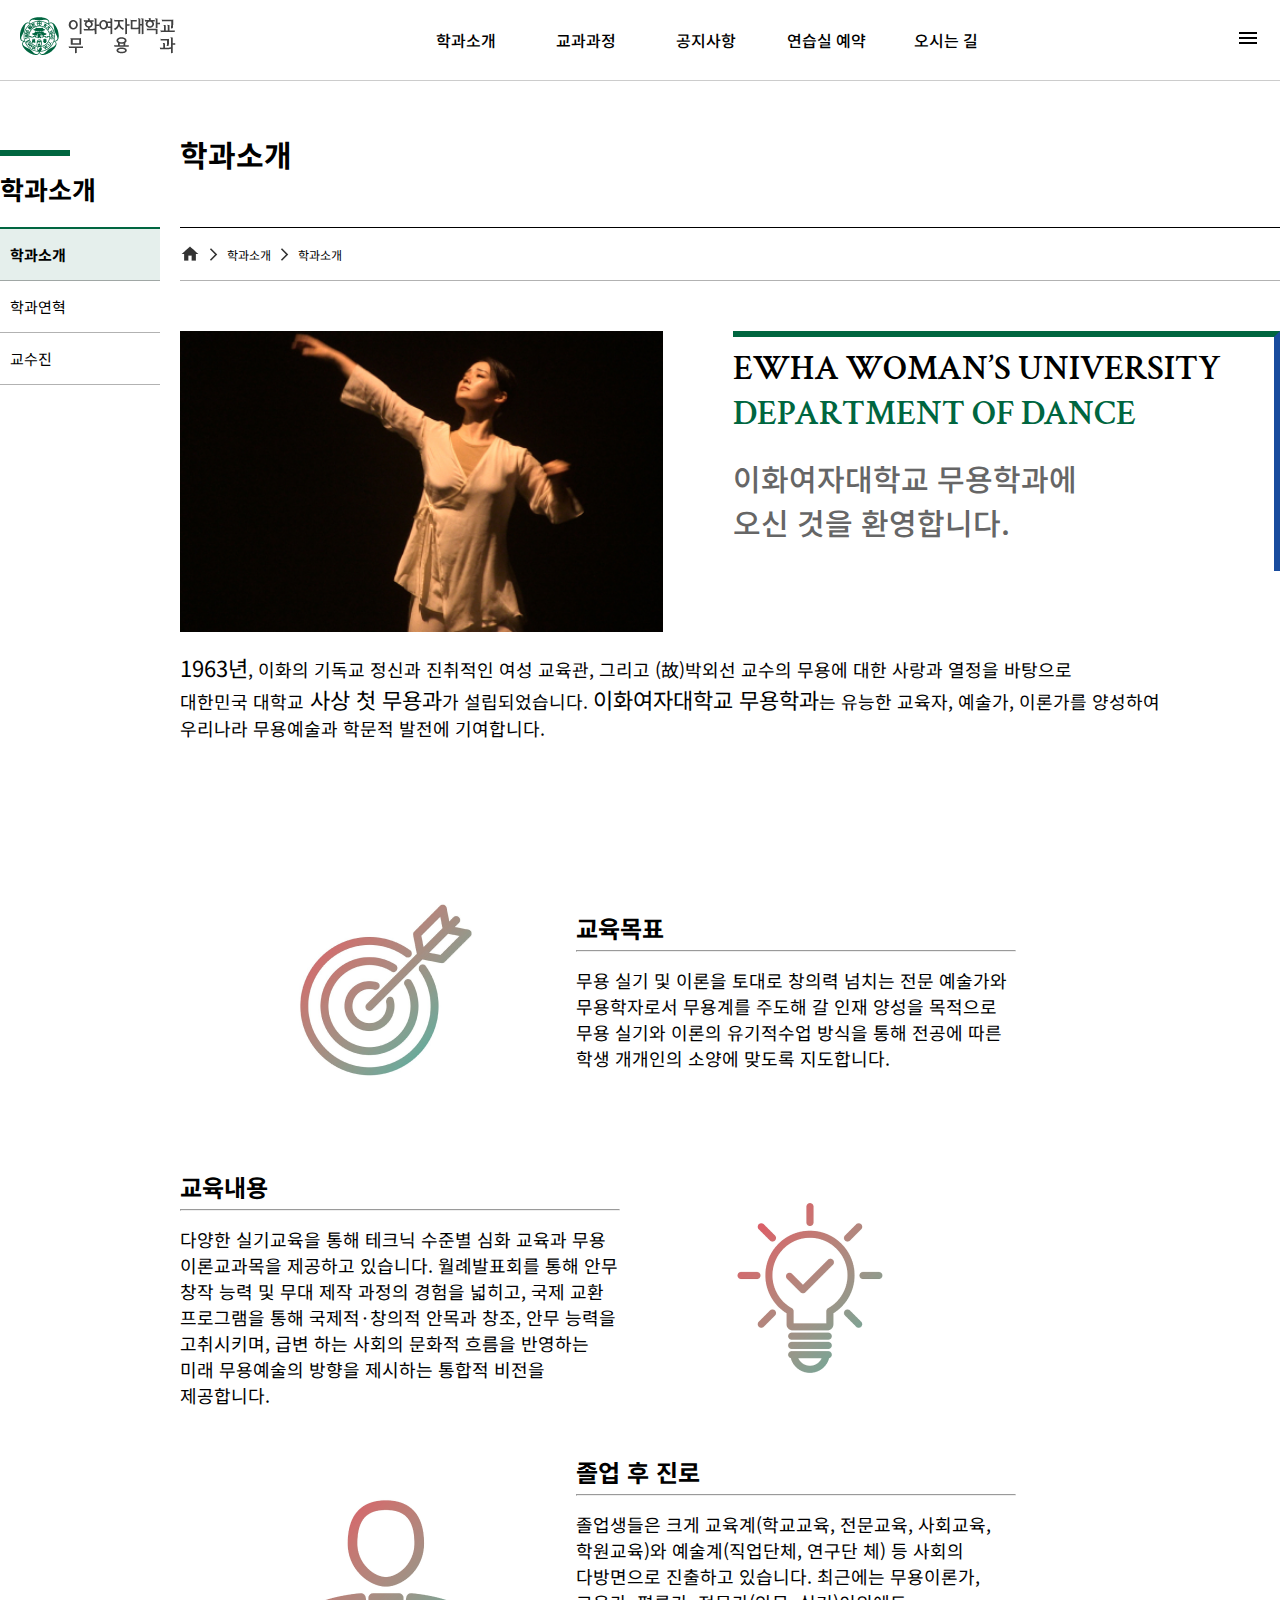
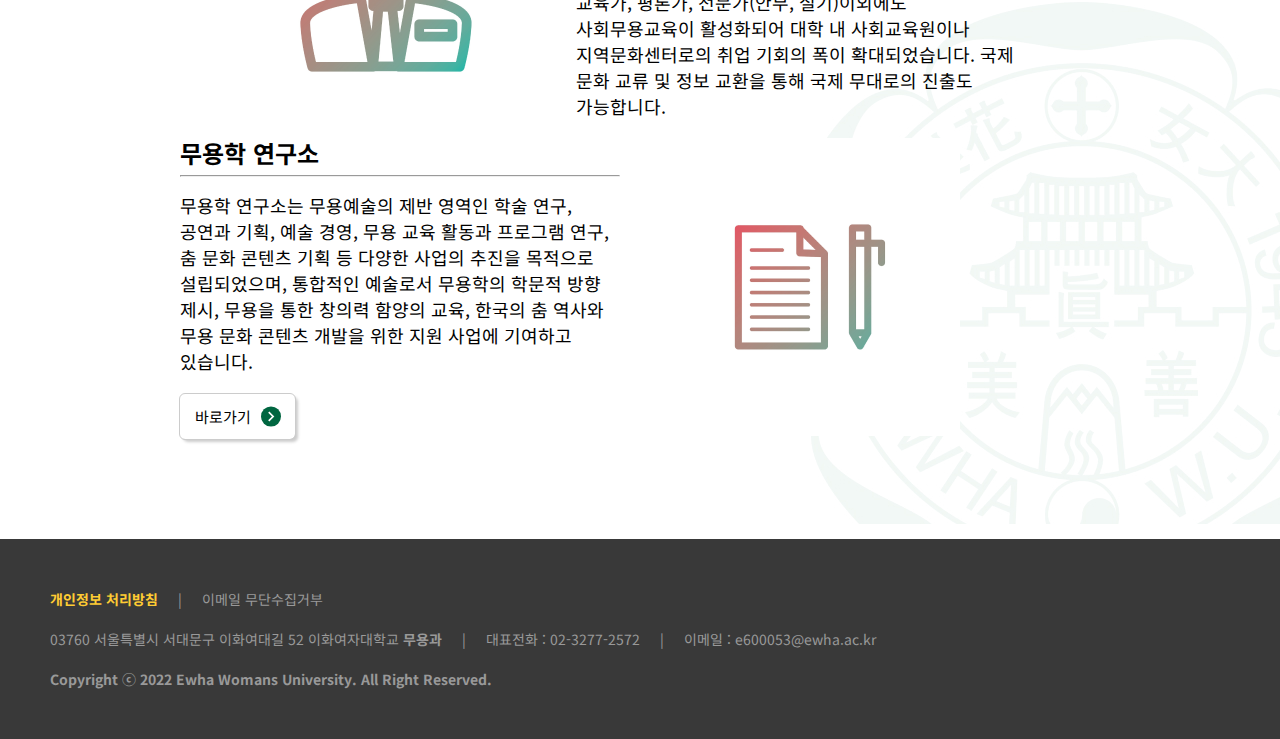
==== commit d8a8ec6b: "본문텍스트 간격 및 크기조정" ====
--- a/pages/sub1-1.html
+++ b/pages/sub1-1.html
@@ -200,7 +200,7 @@
             </p>
           </div>
         </div>
-        <div class="content left-170">
+        <div class="content left-100">
           <div class="text-box">
             <h4>교육내용</h4>
             <hr />
@@ -230,7 +230,7 @@
             </p>
           </div>
         </div>
-        <div class="content left-170">
+        <div class="content left-100">
           <div class="text-box">
             <h4>무용학 연구소</h4>
             <hr />
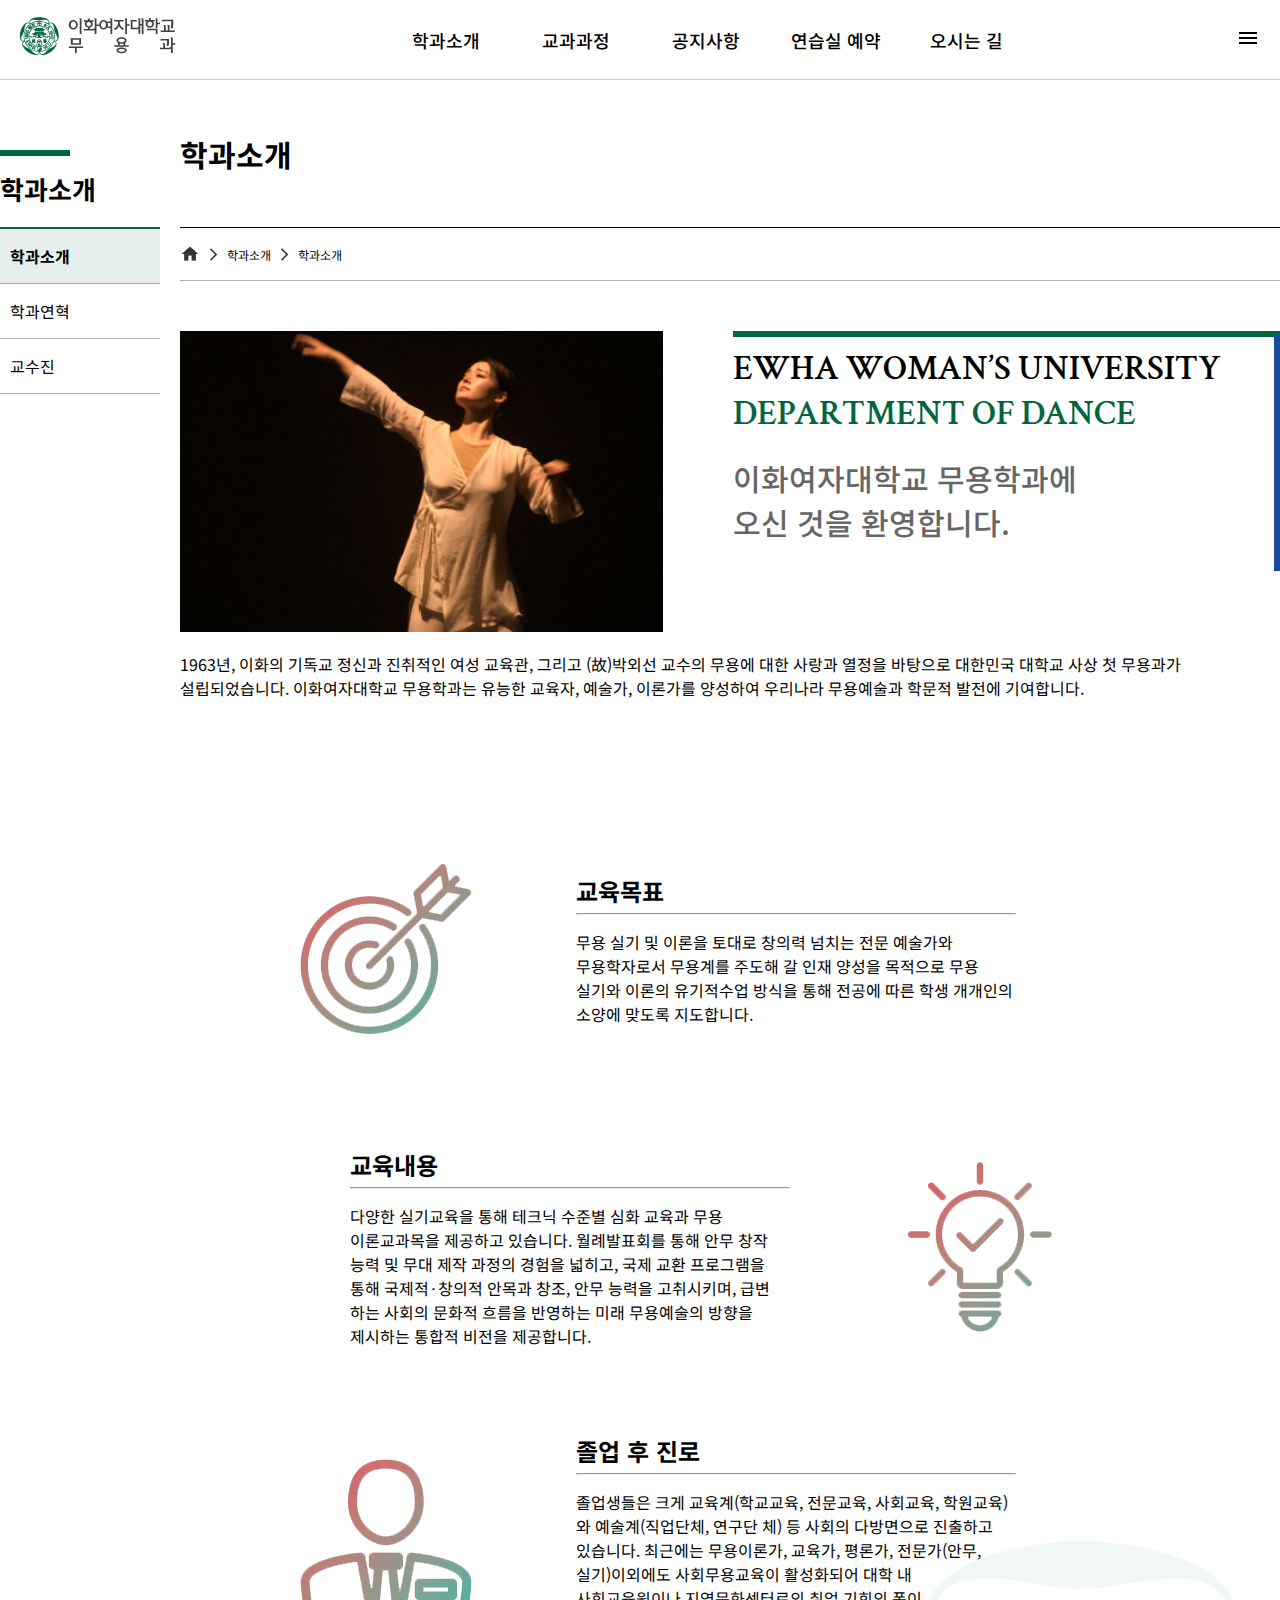
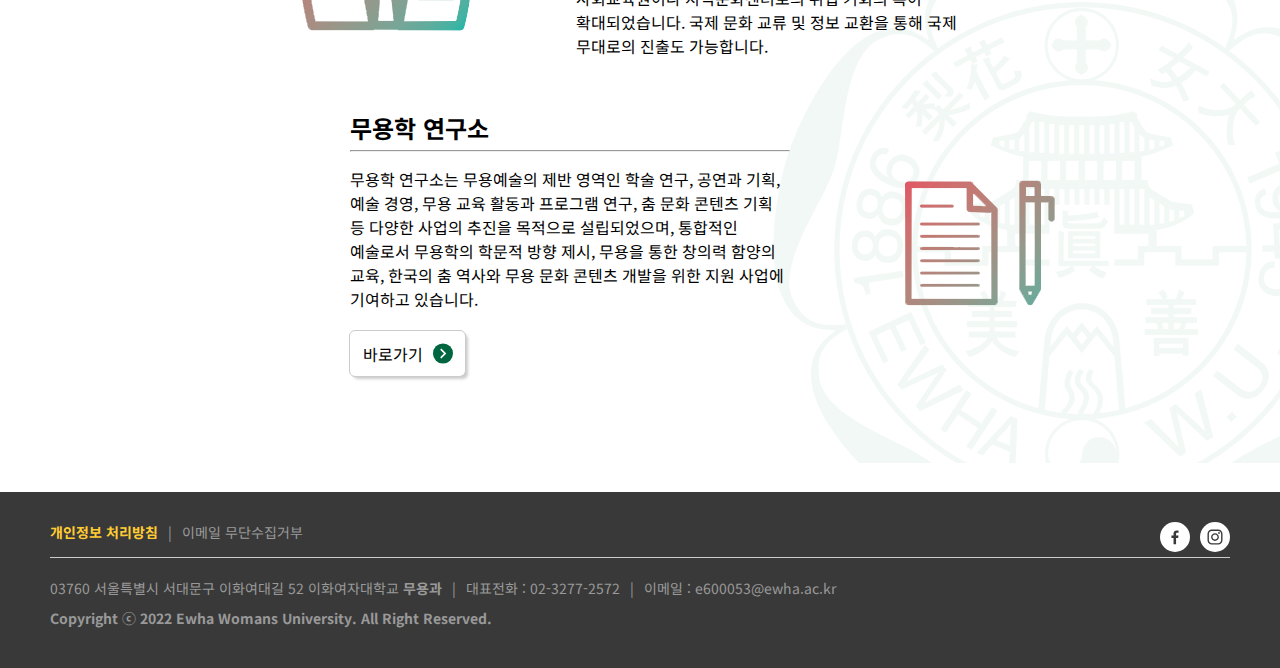
==== commit a3c8a432: "Add files via upload" ====
--- a/pages/sub1-1.html
+++ b/pages/sub1-1.html
@@ -1,281 +1,336 @@
 <!DOCTYPE html>
 <html lang="ko">
-
-<head>
-  <meta charset="UTF-8" />
-  <meta http-equiv="X-UA-Compatible" content="IE=edge" />
-  <meta name="viewport" content="width=device-width, initial-scale=1.0" />
-  <title>학과소개 | 이화여자대학교 무용과</title>
-
-  <!-- css style -->
-  <link rel="stylesheet" href="../css/sub.css" media="screen and (min-width: 768px)" />
-  <link rel="stylesheet" href="../css/sub-mobile.css" media="screen and (max-width: 767px)" />
-
-  <!-- script -->
-  <script src="https://ajax.googleapis.com/ajax/libs/jquery/3.6.1/jquery.min.js"></script>
-
-  <script src="../js/sub.js"></script>
-</head>
-
-<body id="sub1-1">
-  <!-- header -->
-  <header id="main-header">
-    <div class="container">
-      <h1>
-        <a href="../index.html">
-          <img src="../images/logo.png" alt="이화여대 무용과" />
-        </a>
-      </h1>
-      <nav id="gnb">
-        <ul class="depth1">
-          <li>
-            <a href="./sub1-1.html">학과소개</a>
-            <ul class="depth2">
-              <li><a href="./sub1-1.html">학과소개</a></li>
-              <li><a href="./sub1-2.html">학과연혁</a></li>
-              <li><a href="./sub1-3.html">교수진</a></li>
-            </ul>
-          </li>
-          <li>
-            <a href="./sub2-1.html">교과과정</a>
-            <ul class="depth2">
-              <li><a href="./sub2-1.html">교과과정</a></li>
-              <li><a href="#">전공안내</a></li>
-            </ul>
-          </li>
-          <li>
-            <a href="#">공지사항</a>
-            <ul class="depth2">
-              <li><a href="#">공지사항</a></li>
-              <li><a href="#">학과행사</a></li>
-              <li><a href="#">외부행사</a></li>
-            </ul>
-          </li>
-          <li>
-            <a href="./sub4-1.html">연습실 예약</a>
-            <ul class="depth2">
-              <li><a href="./sub4-1.html">연습실 예약</a></li>
-            </ul>
-          </li>
-          <li>
-            <a href="./sub5-1.html">오시는 길</a>
-            <ul class="depth2">
-              <li><a href="./sub5-1.html">오시는 길</a></li>
-            </ul>
-          </li>
-        </ul>
-      </nav>
-      <!-- 토글버튼 -->
-      <div id="btn-toggle">
-        <img src="../images/toggle-site-map.svg" alt="toggle sitemap" />
+  <head>
+    <meta charset="UTF-8" />
+    <meta http-equiv="X-UA-Compatible" content="IE=edge" />
+    <meta name="viewport" content="width=device-width, initial-scale=1.0" />
+    <title>학과소개 | 이화여자대학교 무용과</title>
+
+    <!-- 검색엔진 최적화 -->
+    <meta name="og:site_name" content="이화여자대학교 무용과" />
+    <meta name="og:title" content="이화여자대학교 무용과" />
+    <meta
+      name="og:description"
+      content="이화여자대학교 무용과 홈페이지 입니다."
+    />
+    <meta name="og:type" content="website" />
+    <meta
+      name="keywords"
+      content="이화여자대학교, 이화여대, 무용학과, 무용과"
+    />
+    <meta name="author" content="김민수, 최정호, 허희연" />
+    <meta name="description" content="이화여자대학교 무용과 홈페이지입니다." />
+
+    <!-- favicon -->
+    <link rel="shortcut icon" href="../images/favicon.ico" />
+
+    <!-- css style -->
+    <link
+      rel="stylesheet"
+      href="../css/sub.css"
+      media="screen and (min-width: 768px)"
+    />
+    <link
+      rel="stylesheet"
+      href="../css/sub-mobile.css"
+      media="screen and (max-width: 767px)"
+    />
+
+    <!-- script -->
+    <script src="https://ajax.googleapis.com/ajax/libs/jquery/3.6.1/jquery.min.js"></script>
+
+    <script src="../js/sub.js"></script>
+  </head>
+
+  <body id="sub1-1">
+    <!-- header -->
+    <header id="main-header">
+      <div class="container">
+        <h1>
+          <a href="../index.html">
+            <img src="../images/logo.png" alt="이화여대 무용과" />
+          </a>
+        </h1>
+        <nav id="gnb">
+          <ul class="depth1">
+            <li>
+              <a href="./sub1-1.html">학과소개</a>
+              <ul class="depth2">
+                <li><a href="./sub1-1.html">학과소개</a></li>
+                <li><a href="./sub1-2.html">학과연혁</a></li>
+                <li><a href="./sub1-3.html">교수진</a></li>
+              </ul>
+            </li>
+            <li>
+              <a href="./sub2-1.html">교과과정</a>
+              <ul class="depth2">
+                <li><a href="./sub2-1.html">교과과정</a></li>
+                <li><a href="#">전공안내</a></li>
+              </ul>
+            </li>
+            <li>
+              <a href="#">공지사항</a>
+              <ul class="depth2">
+                <li><a href="#">공지사항</a></li>
+                <li><a href="#">학과행사</a></li>
+                <li><a href="#">외부행사</a></li>
+              </ul>
+            </li>
+            <li>
+              <a href="./sub4-1.html">연습실 예약</a>
+              <ul class="depth2">
+                <li><a href="./sub4-1.html">연습실 예약</a></li>
+              </ul>
+            </li>
+            <li>
+              <a href="./sub5-1.html">오시는 길</a>
+              <ul class="depth2">
+                <li><a href="./sub5-1.html">오시는 길</a></li>
+              </ul>
+            </li>
+          </ul>
+        </nav>
+        <!-- 토글버튼 -->
+        <div id="btn-toggle">
+          <img src="../images/toggle-site-map.svg" alt="toggle sitemap" />
+        </div>
+      </div>
+      <!-- // header .container -->
+    </header>
+
+    <!-- site-map -->
+    <div id="site-map">
+      <div class="container">
+        <div class="header-cover">
+          <h1>
+            <a href="../index.html"
+              ><img src="../images/logo.png" alt="로고"
+            /></a>
+          </h1>
+          <button class="btn-close">
+            <img src="../images/close.svg" alt="닫기" />
+          </button>
+        </div>
+        <nav class="site-map-menu">
+          <ul class="depth1">
+            <li>
+              <a href="./sub1-1.html">학과소개</a>
+              <ul class="depth2">
+                <li><a href="./sub1-1.html">학과소개</a></li>
+                <li><a href="./sub1-2.html">학과연혁</a></li>
+                <li><a href="./sub1-3.html">교수진</a></li>
+              </ul>
+            </li>
+            <li>
+              <a href="./sub2-1.html">교과과정</a>
+              <ul class="depth2">
+                <li><a href="./sub2-1.html">교과과정</a></li>
+                <li><a href="#">전공안내</a></li>
+              </ul>
+            </li>
+            <li>
+              <a href="#">공지사항</a>
+              <ul class="depth2">
+                <li><a href="#">공지사항</a></li>
+                <li><a href="#">학과행사</a></li>
+                <li><a href="#">외부행사</a></li>
+              </ul>
+            </li>
+
+            <li>
+              <a href="./sub4-1.html">연습실 예약</a>
+              <ul class="depth2">
+                <li><a href="./sub4-1.html">연습실 예약</a></li>
+              </ul>
+            </li>
+            <li>
+              <a href="sub5-1.html">오시는 길</a>
+              <ul class="depth2">
+                <li><a href="sub5-1.html">오시는 길</a></li>
+              </ul>
+            </li>
+          </ul>
+        </nav>
       </div>
     </div>
-    <!-- // header .container -->
-  </header>
-
-  <!-- site-map -->
-  <div id="site-map">
-    <div class="container">
-      <div class="header-cover">
-        <h1>
-          <a href="../index.html"><img src="../images/logo.png" alt="로고" /></a>
-        </h1>
-        <button class="btn-close">
-          <img src="../images/close.svg" alt="닫기" />
-        </button>
+    <!-- // site-map -->
+    <!-- wrap -->
+    <div class="wrap">
+      <!-- lnb -->
+      <div class="lnb">
+        <h3>
+          <a href="./sub1-1.html"
+            >학과소개
+            <img
+              class="mob-only"
+              src="../images/sub-lnb-2depth-btn.svg"
+              alt="btn-below"
+          /></a>
+        </h3>
+        <ul class="lnb-list">
+          <li class="active"><a href="./sub1-1.html">학과소개</a></li>
+          <li><a href="./sub1-2.html">학과연혁</a></li>
+          <li><a href="./sub1-3.html">교수진</a></li>
+        </ul>
       </div>
-      <nav class="site-map-menu">
-        <ul class="depth1">
-          <li>
-            <a href="./sub1-1.html">학과소개</a>
-            <ul class="depth2">
-              <li><a href="./sub1-1.html">학과소개</a></li>
-              <li><a href="./sub1-2.html">학과연혁</a></li>
-              <li><a href="./sub1-3.html">교수진</a></li>
-            </ul>
-          </li>
-          <li>
-            <a href="./sub2-1.html">교과과정</a>
-            <ul class="depth2">
-              <li><a href="./sub2-1.html">교과과정</a></li>
-              <li><a href="#">전공안내</a></li>
-            </ul>
-          </li>
-          <li>
-            <a href="#">공지사항</a>
-            <ul class="depth2">
-              <li><a href="#">공지사항</a></li>
-              <li><a href="#">학과행사</a></li>
-              <li><a href="#">외부행사</a></li>
-            </ul>
-          </li>
-
-          <li>
-            <a href="./sub4-1.html">연습실 예약</a>
-            <ul class="depth2">
-              <li><a href="./sub4-1.html">연습실 예약</a></li>
-            </ul>
-          </li>
-          <li>
-            <a href="sub5-1.html">오시는 길</a>
-            <ul class="depth2">
-              <li><a href="sub5-1.html">오시는 길</a></li>
-            </ul>
-          </li>
-        </ul>
-      </nav>
+      <!-- // lnb -->
+      <!-- main -->
+      <main>
+        <div class="sub-title">
+          <h1>학과소개</h1>
+        </div>
+        <div class="sub-path">
+          <a href="../index.html"
+            ><img src="../images/icon-home.png" alt="home"
+          /></a>
+          <img src="../images/icon-arrow.svg" alt="arrow" />
+          <p>학과소개</p>
+          <img src="../images/icon-arrow.svg" alt="arrow" />
+          <p>학과소개</p>
+        </div>
+
+        <!-- section1 -->
+        <section class="section1">
+          <div class="section1-title">
+            <div class="sub-main-visual">
+              <img
+                src="../images/sub-1-1-main-visual.jpg"
+                alt="sub1-1 visual"
+              />
+            </div>
+            <div class="textbox">
+              <h1 class="crimson">
+                EWHA WOMAN’S UNIVERSITY
+                <span class="main-color"> DEPARTMENT OF DANCE </span>
+              </h1>
+              <h2>
+                이화여자대학교 무용학과에
+                <br />
+                오신 것을 환영합니다.
+              </h2>
+              <img
+                class="line web-only"
+                src="../images/sub-section1-line.png"
+                alt="섹션1 라인"
+              />
+              <img
+                class="line mob-only"
+                src="../images/sub-section1-line-mob.png"
+                alt="섹션1 라인 모바일"
+              />
+            </div>
+          </div>
+          <p>
+            1963년, 이화의 기독교 정신과 진취적인 여성 교육관, 그리고 (故)박외선
+            교수의 무용에 대한 사랑과 열정을 바탕으로 대한민국 대학교 사상 첫
+            무용과가 설립되었습니다. 이화여자대학교 무용학과는 유능한 교육자,
+            예술가, 이론가를 양성하여 우리나라 무용예술과 학문적 발전에
+            기여합니다.
+          </p>
+        </section>
+        <!-- // section1 -->
+
+        <!-- section2 -->
+        <section class="section2">
+          <div class="content left-55">
+            <img src="../images/sub-1-section-icon-1.png" alt="goal" />
+            <div class="text-box">
+              <h4>교육목표</h4>
+              <hr />
+              <p>
+                무용 실기 및 이론을 토대로 창의력 넘치는 전문 예술가와
+                무용학자로서 무용계를 주도해 갈 인재 양성을 목적으로 무용 실기와
+                이론의 유기적수업 방식을 통해 전공에 따른 학생 개개인의 소양에
+                맞도록 지도합니다.
+              </p>
+            </div>
+          </div>
+          <div class="content left-170">
+            <div class="text-box">
+              <h4>교육내용</h4>
+              <hr />
+              <p>
+                다양한 실기교육을 통해 테크닉 수준별 심화 교육과 무용
+                이론교과목을 제공하고 있습니다. 월례발표회를 통해 안무 창작 능력
+                및 무대 제작 과정의 경험을 넓히고, 국제 교환 프로그램을 통해
+                국제적·창의적 안목과 창조, 안무 능력을 고취시키며, 급변 하는
+                사회의 문화적 흐름을 반영하는 미래 무용예술의 방향을 제시하는
+                통합적 비전을 제공합니다.
+              </p>
+            </div>
+            <img src="../images/sub-1-section-icon-2.png" alt="curriculum" />
+          </div>
+          <div class="content left-55">
+            <img src="../images/sub-1-section-icon-3.png" alt="career" />
+            <div class="text-box">
+              <h4>졸업 후 진로</h4>
+              <hr />
+              <p>
+                졸업생들은 크게 교육계(학교교육, 전문교육, 사회교육, 학원교육)와
+                예술계(직업단체, 연구단 체) 등 사회의 다방면으로 진출하고
+                있습니다. 최근에는 무용이론가, 교육가, 평론가, 전문가(안무,
+                실기)이외에도 사회무용교육이 활성화되어 대학 내 사회교육원이나
+                지역문화센터로의 취업 기회의 폭이 확대되었습니다. 국제 문화 교류
+                및 정보 교환을 통해 국제 무대로의 진출도 가능합니다.
+              </p>
+            </div>
+          </div>
+          <div class="content left-170">
+            <div class="text-box">
+              <h4>무용학 연구소</h4>
+              <hr />
+              <p>
+                무용학 연구소는 무용예술의 제반 영역인 학술 연구, 공연과 기획,
+                예술 경영, 무용 교육 활동과 프로그램 연구, 춤 문화 콘텐츠 기획
+                등 다양한 사업의 추진을 목적으로 설립되었으며, 통합적인 예술로서
+                무용학의 학문적 방향 제시, 무용을 통한 창의력 함양의 교육,
+                한국의 춤 역사와 무용 문화 콘텐츠 개발을 위한 지원 사업에
+                기여하고 있습니다.
+              </p>
+              <a class="btn-link" href="#"
+                >바로가기<img
+                  src="../images/sub1-1-btn-link.svg"
+                  alt="바로가기"
+              /></a>
+            </div>
+            <img src="../images/sub-1-section-icon-4.png" alt="research" />
+          </div>
+        </section>
+        <!-- // section2 -->
+      </main>
     </div>
-  </div>
-  <!-- // site-map -->
-  <!-- wrap -->
-  <div class="wrap">
-    <!-- lnb -->
-    <div class="lnb">
-      <h3>
-        <a href="./sub1-1.html">학과소개
-          <img class="mob-only" src="../images/sub-lnb-2depth-btn.svg" alt="btn-below" /></a>
-      </h3>
-      <ul class="lnb-list">
-        <li class="active"><a href="./sub1-1.html">학과소개</a></li>
-        <li><a href="./sub1-2.html">학과연혁</a></li>
-        <li><a href="./sub1-3.html">교수진</a></li>
-      </ul>
-    </div>
-    <!-- // lnb -->
-    <!-- main -->
-    <main>
-      <div class="sub-title">
-        <h1>학과소개</h1>
+    <!-- // .wrap -->
+
+    <!-- footer -->
+    <footer id="main-footer">
+      <div class="container">
+        <div class="footer-menu">
+          <div class="text-box">
+            <a class="ft-str" href="#">개인정보 처리방침</a><span>|</span
+            ><a href="#">이메일 무단수집거부</a>
+          </div>
+          <div class="sns-icon">
+            <img src="../images/facebook.svg" alt="facebook" />
+            <img src="../images/instagram.svg" alt="instagram" />
+          </div>
+        </div>
+        <div class="address">
+          <p>
+            03760 서울특별시 서대문구 이화여대길 52
+            <br class="mob-only" />이화여자대학교
+            <span class="ft-bold">무용과</span>
+          </p>
+          <span class="web-only">|</span>
+          <p>대표전화 : 02-3277-2572</p>
+          <span class="web-only">|</span>
+          <p>이메일 : e600053@ewha.ac.kr</p>
+        </div>
+        <p class="copy">
+          Copyright ⓒ 2022 Ewha Womans University. <br class="mob-only" />
+          All Right Reserved.
+        </p>
       </div>
-      <div class="sub-path">
-        <a href="../index.html"><img src="../images/icon-home.png" alt="home" /></a>
-        <img src="../images/icon-arrow.svg" alt="arrow" />
-        <p>학과소개</p>
-        <img src="../images/icon-arrow.svg" alt="arrow" />
-        <p>학과소개</p>
-      </div>
-
-      <!-- section1 -->
-      <section class="section1">
-        <div class="section1-title">
-          <div class="sub-main-visual">
-            <img src="../images/sub-1-1-main-visual.jpg" alt="sub1-1 visual" />
-          </div>
-          <div class="textbox">
-            <h1 class="crimson">
-              EWHA WOMAN’S UNIVERSITY
-              <span class="main-color"> DEPARTMENT OF DANCE </span>
-            </h1>
-            <h2>
-              이화여자대학교 무용학과에
-              <br />
-              오신 것을 환영합니다.
-            </h2>
-            <img class="line web-only" src="../images/sub-section1-line.png" alt="섹션1 라인" />
-            <img class="line mob-only" src="../images/sub-section1-line-mob.png" alt="섹션1 라인 모바일" />
-          </div>
-        </div>
-        <p>
-          <span class="font-size22">1963년</span>, 이화의 기독교 정신과 진취적인 여성 교육관, 그리고 (故)박외선
-          교수의 무용에 대한 사랑과 열정을 바탕으로 <br>대한민국 대학교<span class="font-size22"> 사상 첫
-            무용과</span>가 설립되었습니다. <span class="font-size22">이화여자대학교 무용학과</span>는 유능한 교육자,
-          예술가, 이론가를 양성하여<br> 우리나라 무용예술과 학문적 발전에
-          기여합니다.
-        </p>
-      </section>
-      <!-- // section1 -->
-
-      <!-- section2 -->
-      <section class="section2">
-        <div class="content left-55">
-          <img src="../images/sub-1-section-icon-1.png" alt="goal" />
-          <div class="text-box">
-            <h4>교육목표</h4>
-            <hr />
-            <p>
-              무용 실기 및 이론을 토대로 창의력 넘치는 전문 예술가와
-              무용학자로서 무용계를 주도해 갈 인재 양성을 목적으로 무용 실기와
-              이론의 유기적수업 방식을 통해 전공에 따른 학생 개개인의 소양에
-              맞도록 지도합니다.
-            </p>
-          </div>
-        </div>
-        <div class="content left-100">
-          <div class="text-box">
-            <h4>교육내용</h4>
-            <hr />
-            <p>
-              다양한 실기교육을 통해 테크닉 수준별 심화 교육과 무용
-              이론교과목을 제공하고 있습니다. 월례발표회를 통해 안무 창작 능력
-              및 무대 제작 과정의 경험을 넓히고, 국제 교환 프로그램을 통해
-              국제적·창의적 안목과 창조, 안무 능력을 고취시키며, 급변 하는
-              사회의 문화적 흐름을 반영하는 미래 무용예술의 방향을 제시하는
-              통합적 비전을 제공합니다.
-            </p>
-          </div>
-          <img src="../images/sub-1-section-icon-2.png" alt="curriculum" />
-        </div>
-        <div class="content left-55">
-          <img src="../images/sub-1-section-icon-3.png" alt="career" />
-          <div class="text-box">
-            <h4>졸업 후 진로</h4>
-            <hr />
-            <p>
-              졸업생들은 크게 교육계(학교교육, 전문교육, 사회교육, 학원교육)와
-              예술계(직업단체, 연구단 체) 등 사회의 다방면으로 진출하고
-              있습니다. 최근에는 무용이론가, 교육가, 평론가, 전문가(안무,
-              실기)이외에도 사회무용교육이 활성화되어 대학 내 사회교육원이나
-              지역문화센터로의 취업 기회의 폭이 확대되었습니다. 국제 문화 교류
-              및 정보 교환을 통해 국제 무대로의 진출도 가능합니다.
-            </p>
-          </div>
-        </div>
-        <div class="content left-100">
-          <div class="text-box">
-            <h4>무용학 연구소</h4>
-            <hr />
-            <p>
-              무용학 연구소는 무용예술의 제반 영역인 학술 연구, 공연과 기획,
-              예술 경영, 무용 교육 활동과 프로그램 연구, 춤 문화 콘텐츠 기획
-              등 다양한 사업의 추진을 목적으로 설립되었으며, 통합적인 예술로서
-              무용학의 학문적 방향 제시, 무용을 통한 창의력 함양의 교육,
-              한국의 춤 역사와 무용 문화 콘텐츠 개발을 위한 지원 사업에
-              기여하고 있습니다.
-            </p>
-            <a class="btn-link" href="#">바로가기<img src="../images/sub1-1-btn-link.svg" alt="바로가기" /></a>
-          </div>
-          <img src="../images/sub-1-section-icon-4.png" alt="research" />
-        </div>
-      </section>
-      <!-- // section2 -->
-    </main>
-  </div>
-  <!-- // .wrap -->
-
-  <!-- footer -->
-  <footer id="main-footer">
-    <div class="container">
-      <div class="footer-menu">
-        <a class="ft-str" href="#">개인정보 처리방침</a><span>|</span><a href="#">이메일 무단수집거부</a>
-      </div>
-      <div class="address">
-        <p>
-          03760 서울특별시 서대문구 이화여대길 52
-          <br class="mob-only" />이화여자대학교
-          <span class="ft-bold">무용과</span>
-        </p>
-        <span class="web-only">|</span>
-        <p>대표전화 : 02-3277-2572</p>
-        <span class="web-only">|</span>
-        <p>이메일 : e600053@ewha.ac.kr</p>
-      </div>
-      <p class="copy">
-        Copyright ⓒ 2022 Ewha Womans University. <br class="mob-only" />
-        All Right Reserved.
-      </p>
-    </div>
-    <!-- // footer .container-->
-  </footer>
-</body>
-
-</html>+      <!-- // footer .container-->
+    </footer>
+  </body>
+</html>
--- a/css/sub.css
+++ b/css/sub.css
@@ -19,7 +19,7 @@
 
 body {
   font-family: "Noto Sans KR", sans-serif;
-  font-size: 15px;
+  font-size: 16px;
 }
 
 h1 {
@@ -71,7 +71,13 @@
 /* ##### header ##### */
 
 #main-header {
+  width: 100%;
   height: 80px;
+  position: fixed;
+  top: 0;
+  background: #fff;
+  z-index: 1;
+  border-bottom: 0.5px solid #ccc;
 }
 
 #main-header .container {
@@ -79,13 +85,10 @@
   padding: 0 20px;
   justify-content: space-between;
   align-items: center;
-  /* outline: 1px solid blue; */
-  border-bottom: 0.5px solid #ccc;
 }
 
 #gnb {
   z-index: 100;
-  /* outline: 1px solid red; */
 }
 
 /* 1단계 메뉴 */
@@ -94,7 +97,7 @@
   height: 80px;
 }
 #gnb .depth1 > li {
-  width: 100px;
+  width: 110px;
   height: 100%;
   display: inline-block;
   margin: 0 10px;
@@ -103,7 +106,7 @@
 }
 #gnb .depth1 > li > a {
   line-height: 80px;
-  font-size: 16px;
+  font-size: 18px;
   font-weight: 500;
   display: block;
 }
@@ -115,7 +118,7 @@
   border: 0.1px solid #ccc;
   margin-top: 1px;
   padding: 10px;
-  height: 0;
+  max-height: 0;
   overflow: hidden;
   opacity: 0;
 }
@@ -140,33 +143,33 @@
 #gnb .depth1 > li::after {
   content: "";
   width: 0px;
-  height: 2px;
+  height: 3px;
   background: var(--main-color);
   position: absolute;
   left: 0;
-  top: 79px;
+  top: 78px;
   transition: 0.5s;
 }
 #gnb .depth1 > li:hover::after {
-  width: 100px;
+  width: 110px;
 }
 
 #gnb .depth1 > li:hover .depth2 {
-  height: auto;
+  max-height: 200px;
   opacity: 1;
-  transition: 0.4s;
+  transition: 0.5s;
 }
 
 #gnb .depth2 > li:hover > a {
   text-decoration: underline;
 }
 
-/* ##### 사이트맵 ##### */
+/* ##### site-map ##### */
 
 #site-map {
-  position: absolute;
-  width: 100%;
-  height: 800px;
+  position: fixed;
+  width: 100%;
+  height: 820px;
   z-index: 9999;
   top: 0;
 }
@@ -176,6 +179,8 @@
   max-width: 1440px;
   background-image: url(../images/sitemap-bg.jpg);
   background-repeat: no-repeat;
+  background-size: cover;
+  background-position: center;
   height: 100%;
   box-shadow: 4px 4px 5px #ccc;
 }
@@ -219,9 +224,8 @@
 }
 
 #site-map .site-map-menu .depth2 > li > a {
-  font-size: 15px;
   color: #444444;
-  line-height: 30px;
+  line-height: 35px;
 }
 
 /* 사이트맵 전환 효과 */
@@ -232,7 +236,7 @@
   transition: 0.5s;
 }
 #site-map.show {
-  height: 800px;
+  height: 820px;
   overflow: visible;
   opacity: 1;
 }
@@ -242,6 +246,7 @@
   background-image: url(../images/sitemap-bg.jpg);
   background-repeat: no-repeat;
   background-position: 50% 86%;
+  padding-top: 80px;
 }
 
 /* ##### wrap ##### */
@@ -292,6 +297,7 @@
 
 /* ##### main ##### */
 main {
+  /* margin-left: 340px; */
   width: 1100px;
   position: relative;
 }
@@ -317,22 +323,31 @@
 }
 
 /* ##### footer ##### */
-
 #main-footer {
   margin-top: 50px;
+  background: #393939;
 }
 
 #main-footer .container {
-  background: #393939;
-  padding: 50px;
+  padding: 30px 50px 40px;
   color: #999;
   font-size: 14px;
+  display: flex;
+  flex-direction: column;
+  justify-content: center;
 }
 
 #main-footer .footer-menu {
   margin-bottom: 20px;
   display: flex;
-  gap: 20px;
+  justify-content: space-between;
+  border-bottom: 0.1px solid #ccc;
+  padding-bottom: 5px;
+}
+
+#main-footer .footer-menu .text-box {
+  display: flex;
+  gap: 10px;
 }
 
 #main-footer .footer-menu a {
@@ -344,10 +359,19 @@
   color: #ffcc33;
 }
 
+#main-footer .footer-menu .sns-icon {
+  display: flex;
+  gap: 10px;
+}
+
+#main-footer .footer-menu .sns-icon img {
+  width: 30px;
+}
+
 #main-footer .address {
   display: flex;
-  gap: 20px;
-  margin-bottom: 20px;
+  gap: 10px;
+  margin-bottom: 10px;
 }
 
 #main-footer .copy {
@@ -405,11 +429,8 @@
 #sub1-1 .section1 > p {
   margin-top: 15px;
   word-break: keep-all;
-  font-size: 18px;
-}
-#sub1-1 .section1 > p .font-size22{
-  font-size: 22px;
-}
+}
+
 /* ##### section2 ##### */
 
 #sub1-1 .section2 {
@@ -441,12 +462,9 @@
 
 #sub1-1 .section2 .text-box p {
   word-break: keep-all;
-  font-size: 18px;
-  line-height: 26px; 
 }
 
 #sub1-1 .section2 .text-box .btn-link {
-  
   width: 115px;
   height: 45px;
   display: flex;
@@ -513,10 +531,6 @@
 
 #sub1-2 .section1 > p {
   margin-top: 15px;
-  font-size: 18px;
-}
-#sub1-2 .section1 > p .font-size22{
-  font-size: 22px;
 }
 
 /* ##### sub1-2 section2 ##### */
@@ -555,7 +569,6 @@
 
 #sub1-2 #history .annual .box2 > ul .history-list {
   margin-left: 25px;
-  font-size: 18px;
 }
 
 #sub1-2 #history .annual .box2 > ul li:first-child {
@@ -802,7 +815,6 @@
 }
 
 #sub4-1 .section3 {
-  width: 1000px;
   height: 150px;
   display: flex;
   /* outline: 1px solid red; */
